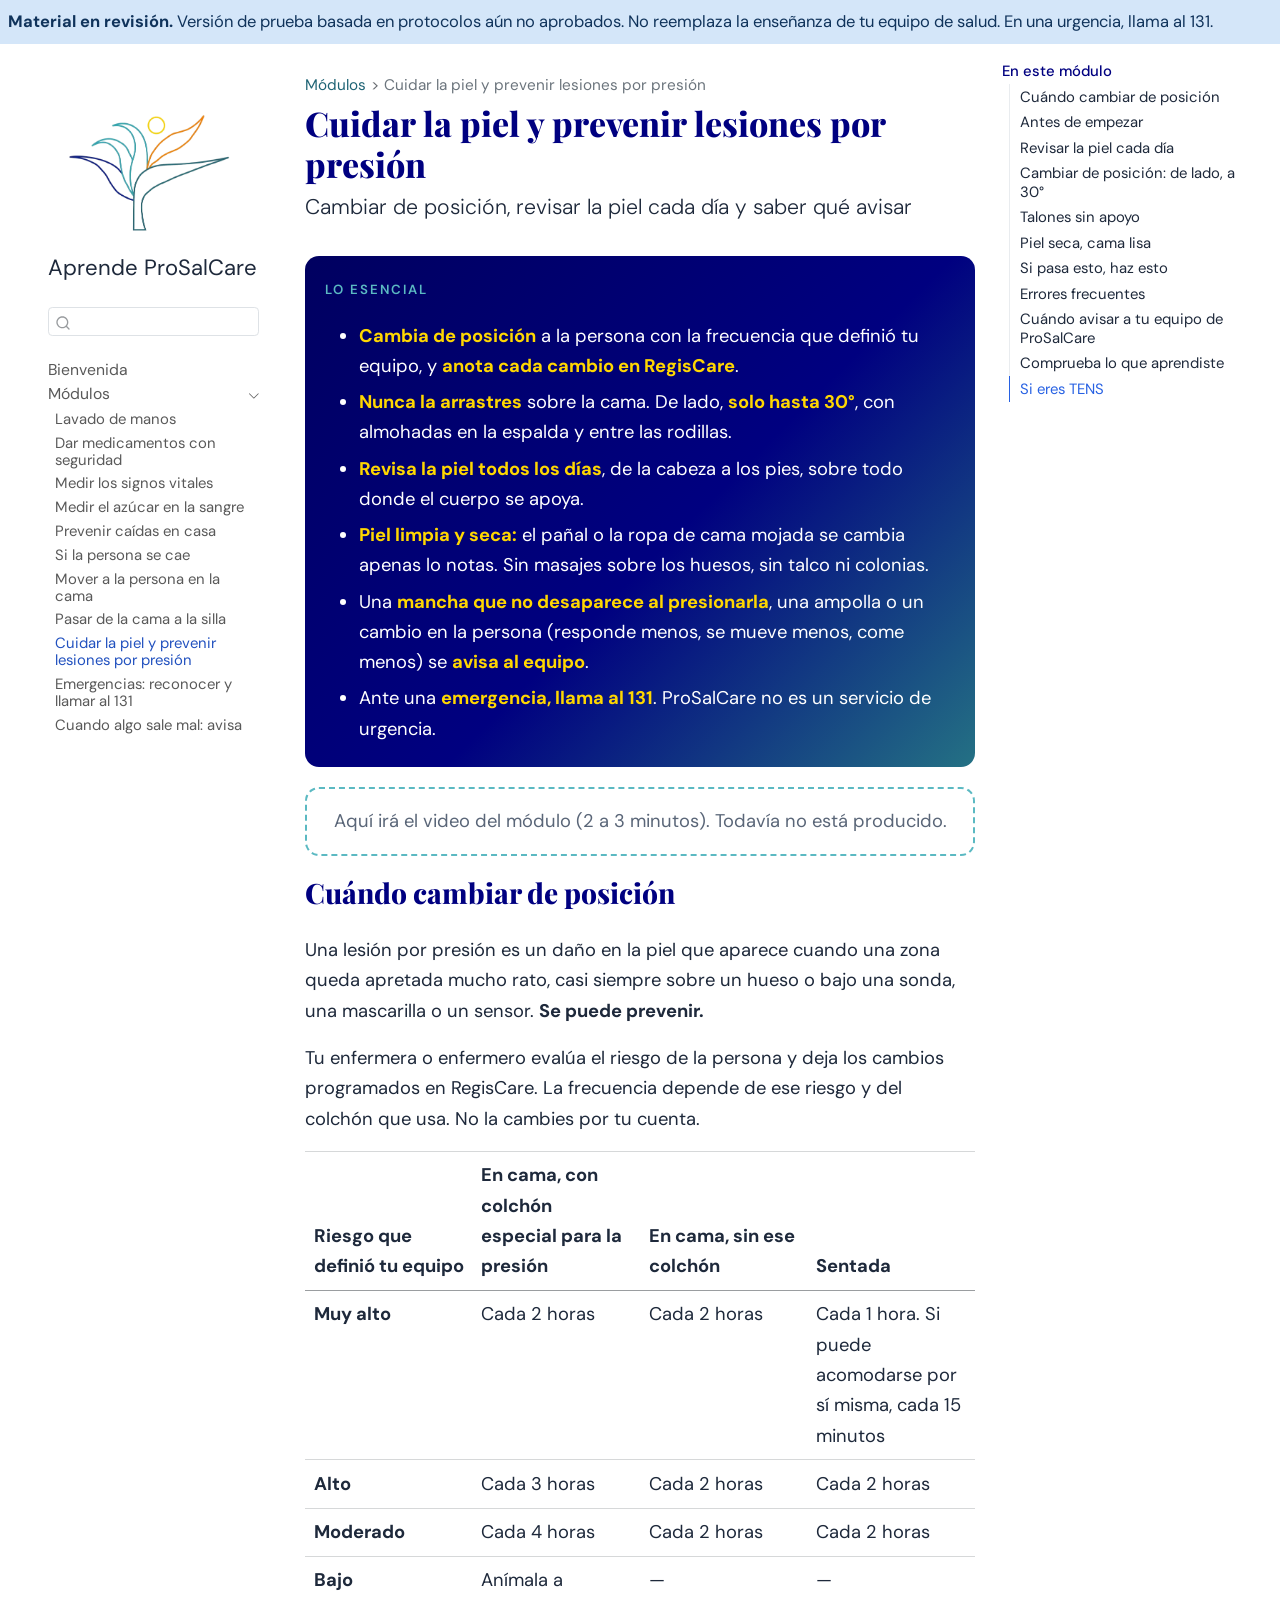
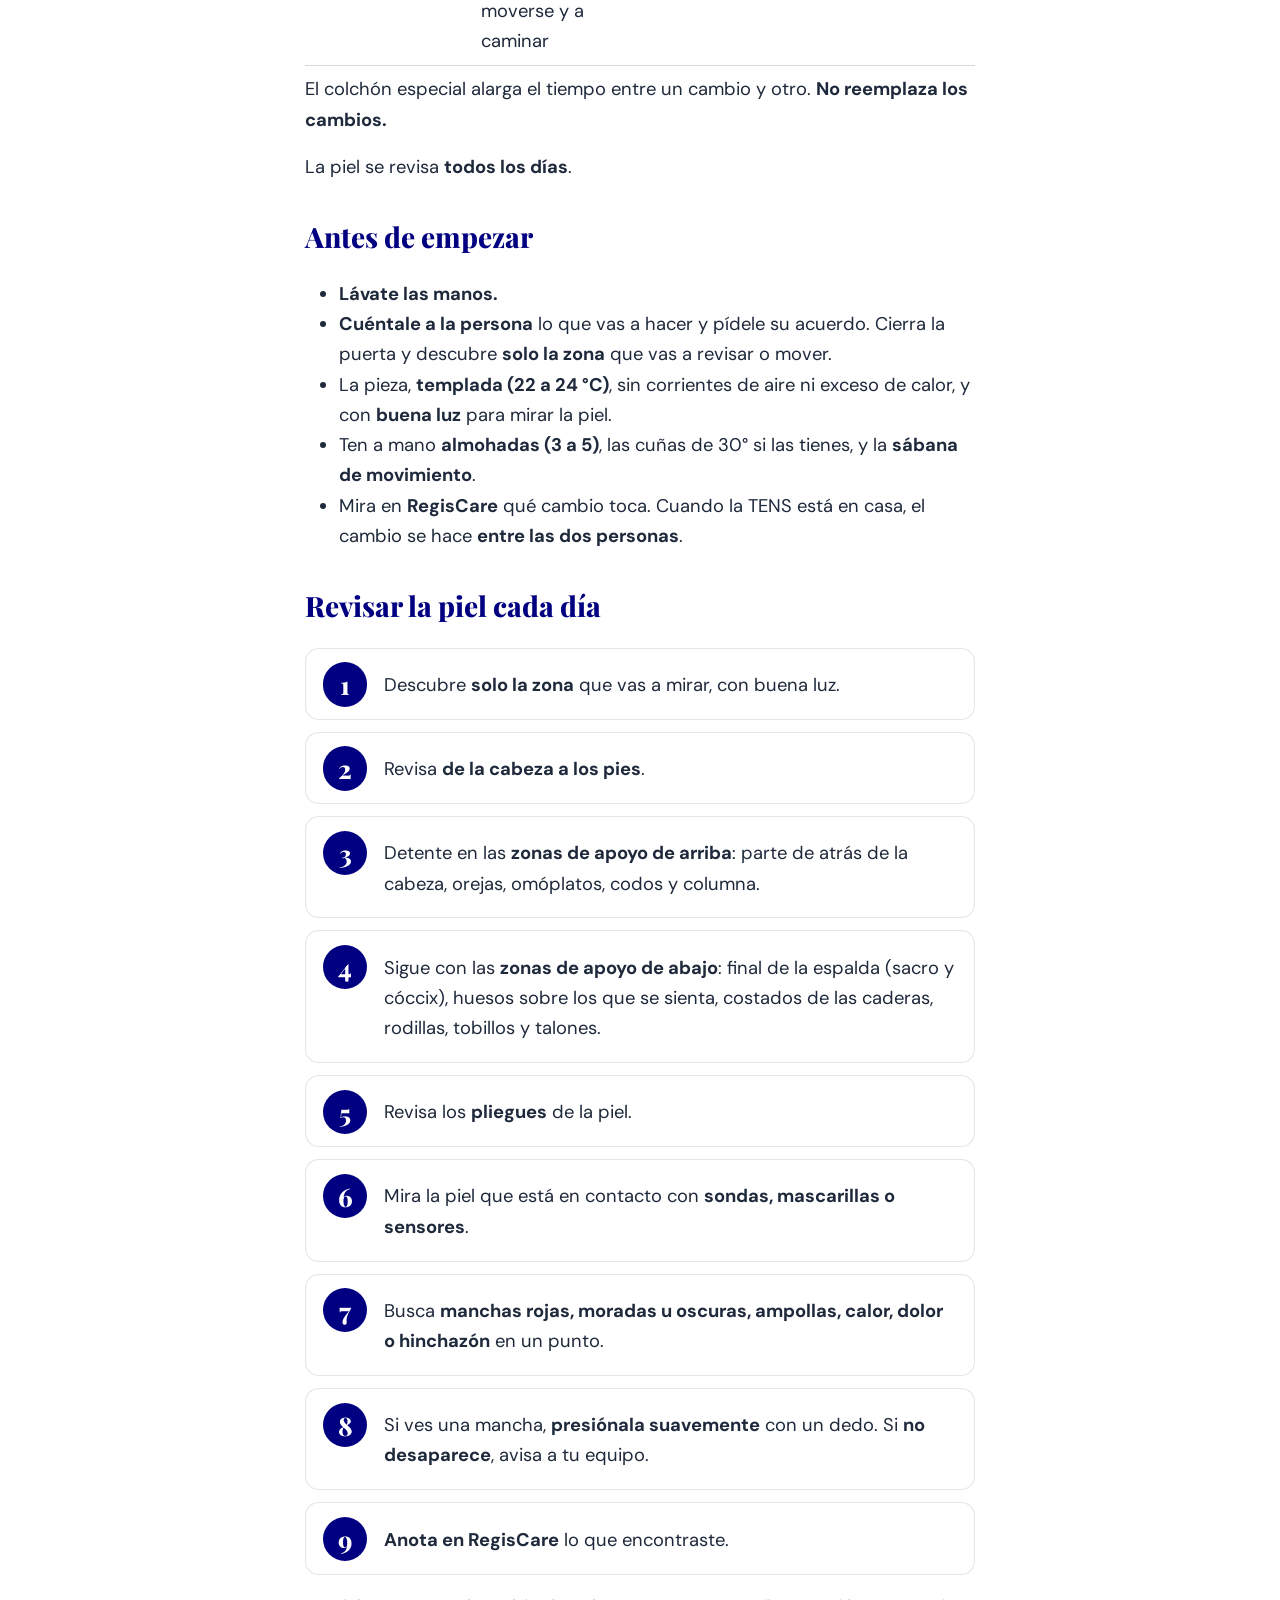
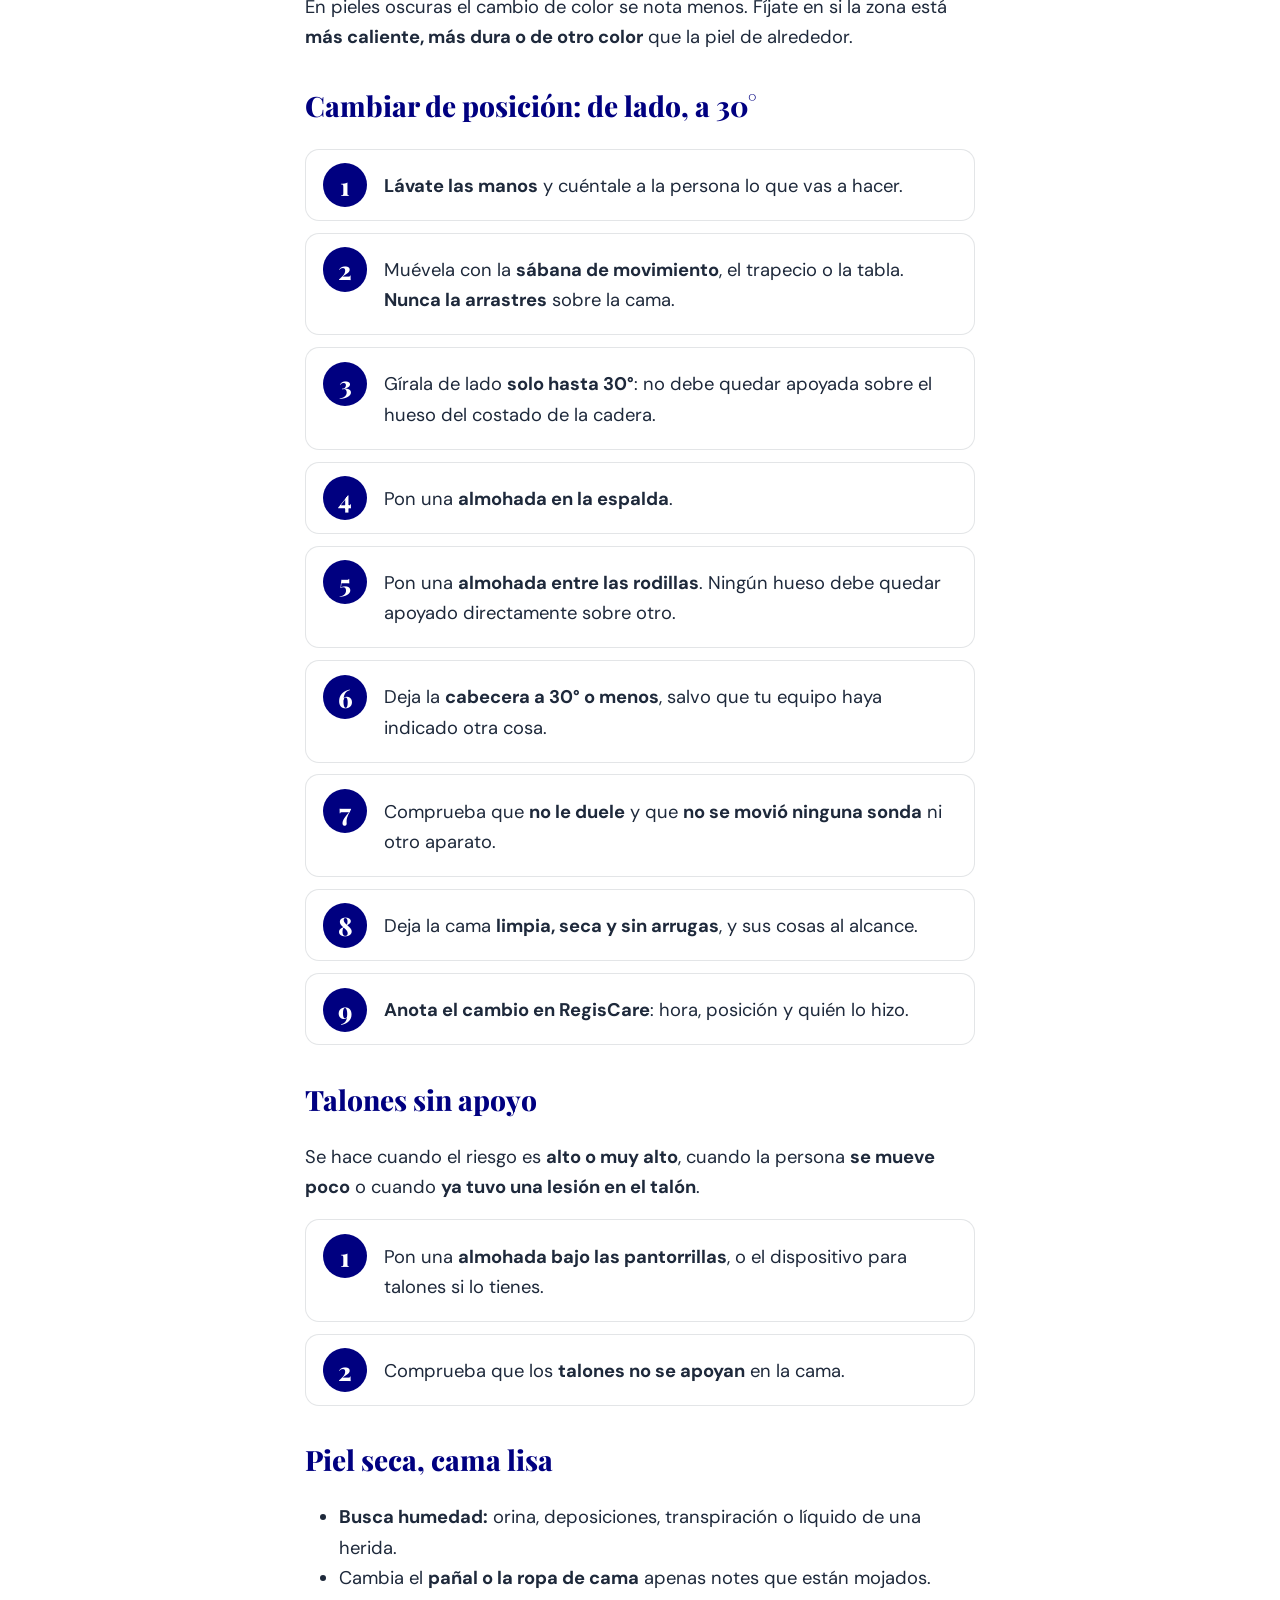
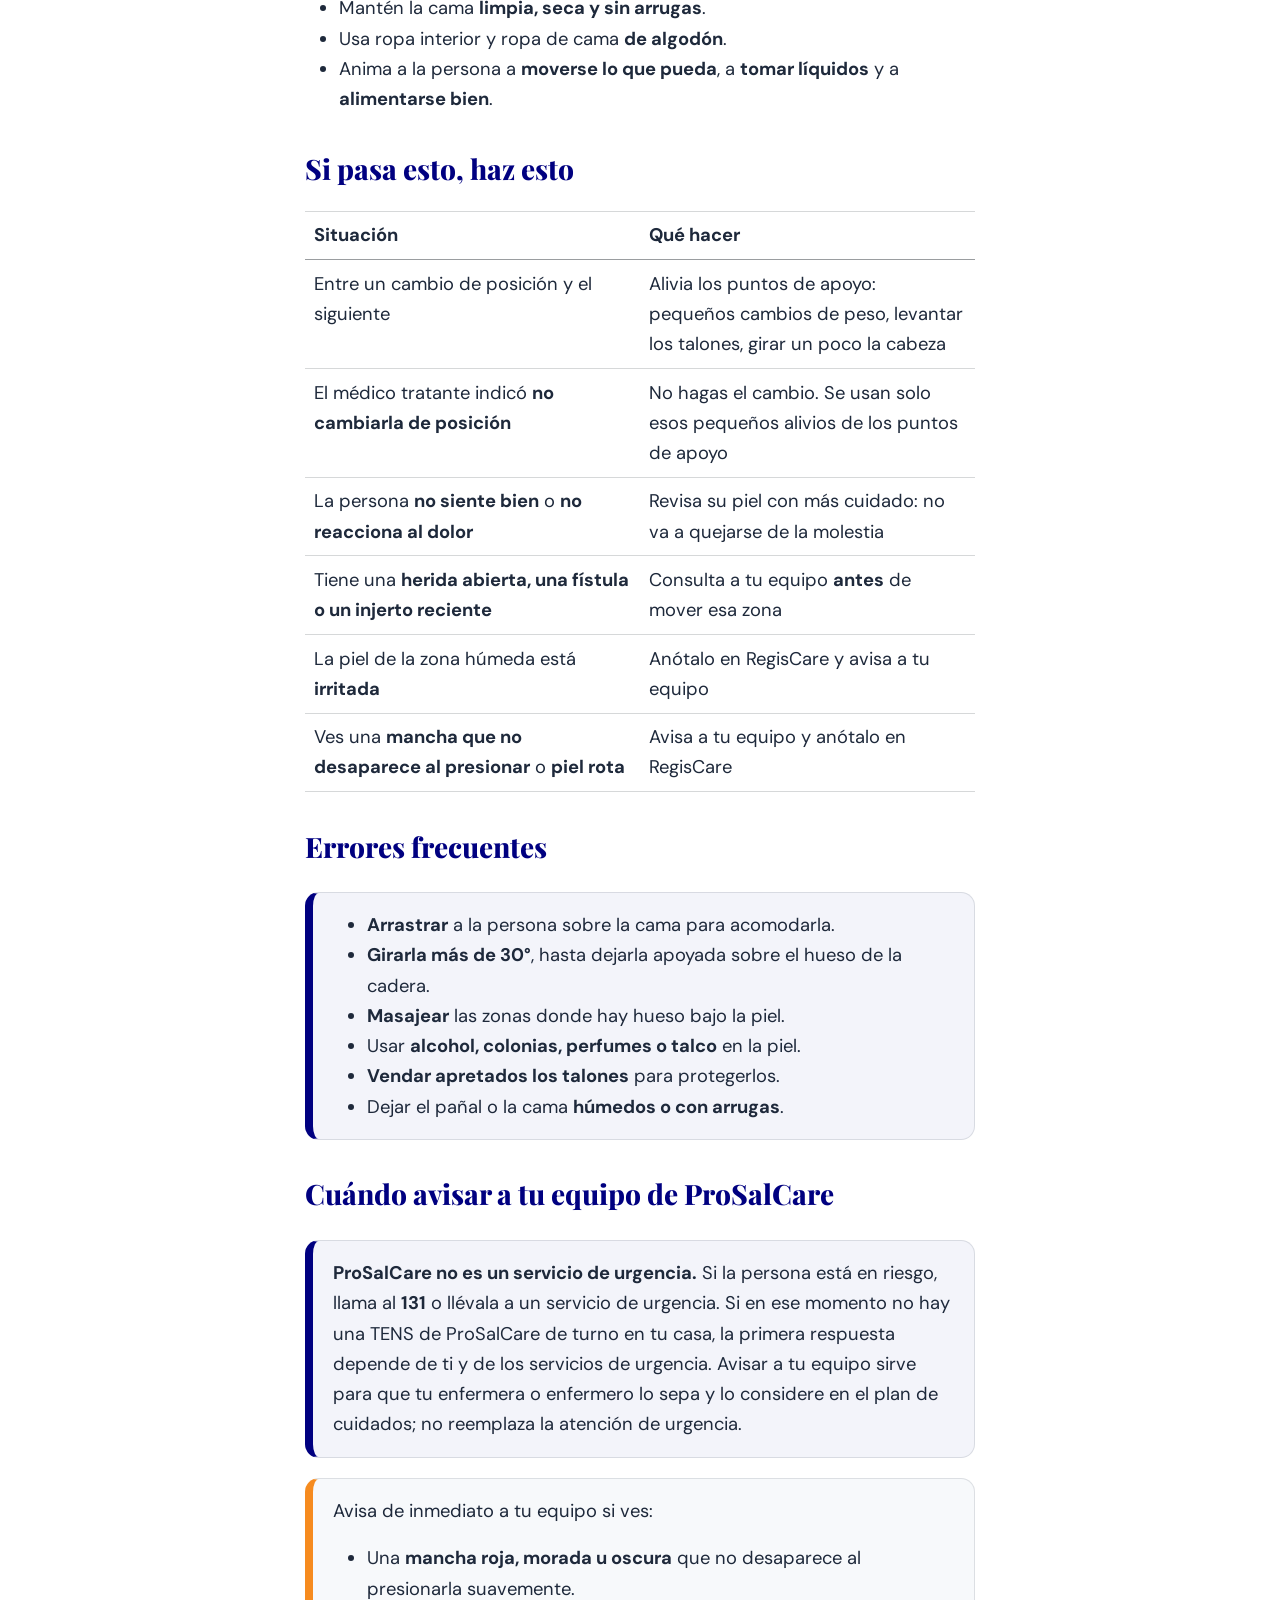
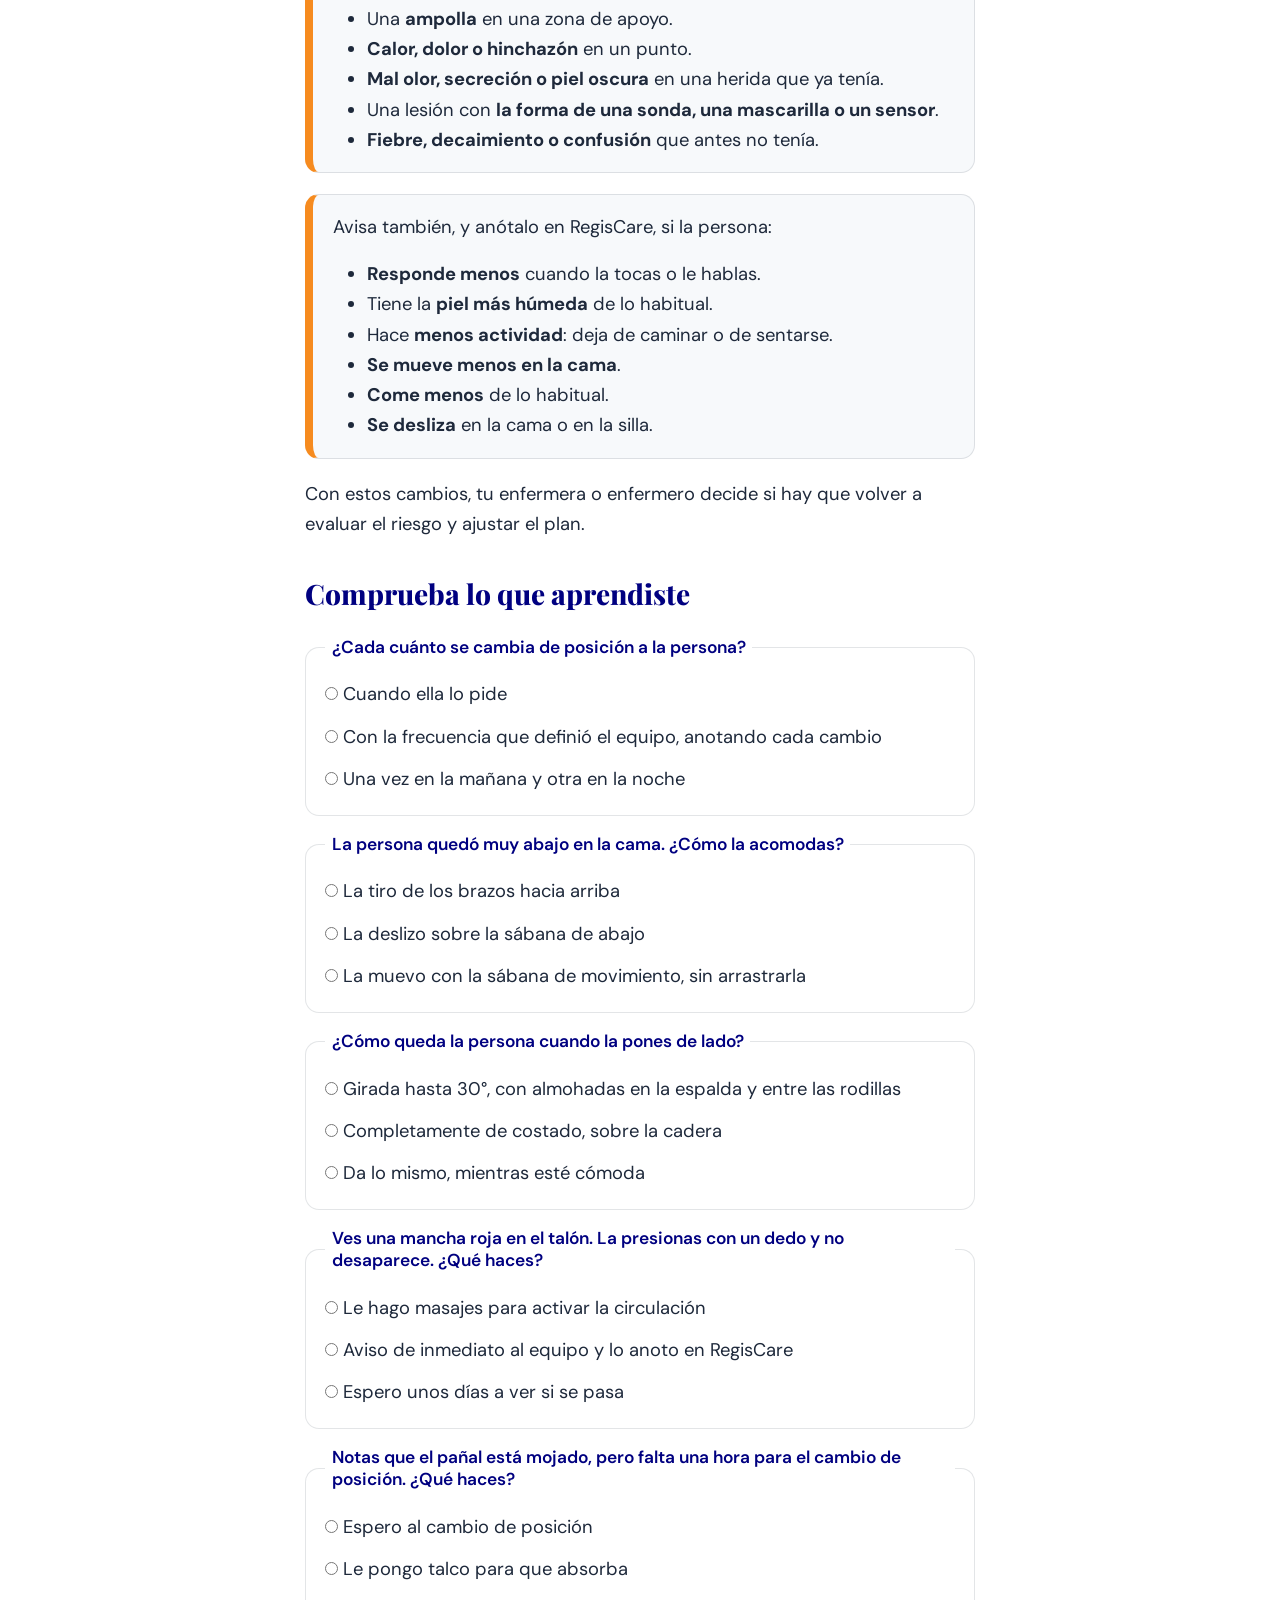
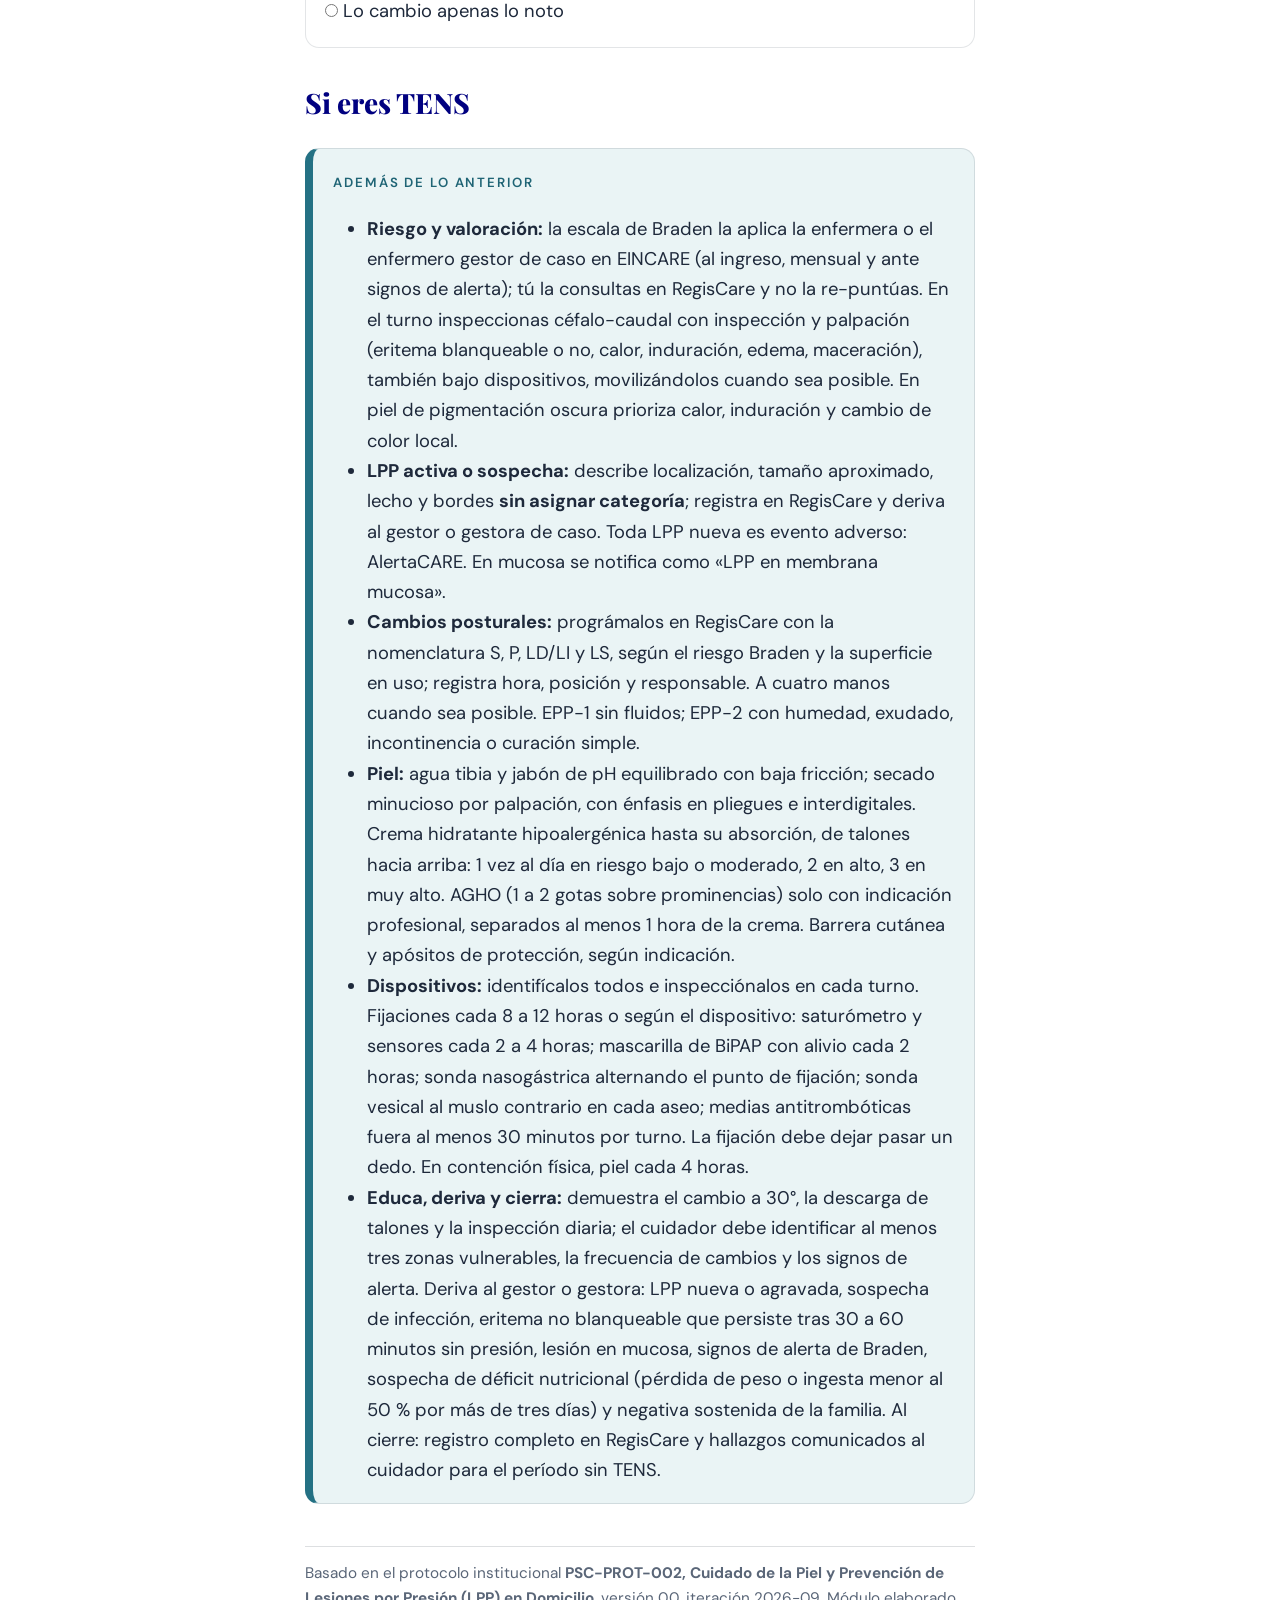
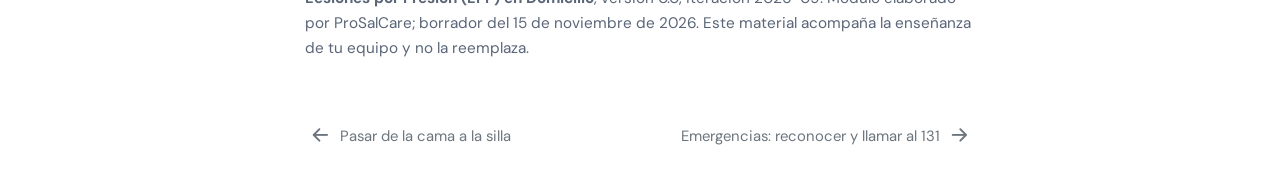
==== docs/modulos/cuidado-de-la-piel.html @ 7255e44d "Aprende ProSalCare: versión de prueba del sitio de capacitación Co-Authored-By: Claude Fable 5.2 <no" ====
<!DOCTYPE html>
<html xmlns="http://www.w3.org/1999/xhtml" lang="es" xml:lang="es"><head>

<meta charset="utf-8">
<meta name="generator" content="quarto-1.11.9">

<meta name="viewport" content="width=device-width, initial-scale=1.0, user-scalable=yes">


<title>Cuidar la piel y prevenir lesiones por presión – Aprende ProSalCare</title>
<style>
/* Default styles provided by pandoc.
** See https://pandoc.org/MANUAL.html#variables-for-html for config info.
*/
span.smallcaps{font-variant: small-caps;}
div.columns{display: flex; gap: 1.5em;}
div.column{flex: auto;}
@media screen {
div.columns{gap: min(4vw, 1.5em);}
div.column{overflow-x: auto;}
}
div.hanging-indent{margin-left: 1.5em; text-indent: -1.5em;}
ul.task-list{list-style: none;}
ul.task-list li input[type="checkbox"] {
  width: 0.8em;
  margin: 0 0.8em 0.2em -1em; /* quarto-specific, see https://github.com/quarto-dev/quarto-cli/issues/4556 */ 
  vertical-align: middle;
}
</style>


<script src="../site_libs/quarto-nav/quarto-nav.js"></script>
<script src="../site_libs/quarto-nav/headroom.min.js"></script>
<script src="../site_libs/clipboard/clipboard.min.js"></script>
<script src="../site_libs/quarto-search/autocomplete.umd.js"></script>
<script src="../site_libs/quarto-search/fuse.min.js"></script>
<script src="../site_libs/quarto-search/quarto-search.js"></script>
<meta name="quarto:offset" content="../">
<link href="../modulos/emergencia-y-rescate-1.html" rel="next">
<link href="../modulos/movilizacion-y-transferencia-2.html" rel="prev">
<link href="../assets/logo-icon.png" rel="icon" type="image/png">
<script src="../site_libs/quarto-html/quarto.js" type="module"></script>
<script src="../site_libs/quarto-html/tabsets/tabsets.js" type="module"></script>
<script src="../site_libs/quarto-html/scrollable-regions/scrollable-regions.js" type="module"></script>
<script src="../site_libs/quarto-html/popper.min.js"></script>
<script src="../site_libs/quarto-html/tippy.umd.min.js"></script>
<script src="../site_libs/quarto-html/anchor.min.js"></script>
<link href="../site_libs/quarto-html/tippy.css" rel="stylesheet">
<link href="../site_libs/quarto-html/quarto-syntax-highlighting-63b5708e65d6cd79cd7618c58d0c21e7.css" rel="stylesheet" id="quarto-text-highlighting-styles">
<script src="../site_libs/bootstrap/bootstrap.min.js"></script>
<link href="../site_libs/bootstrap/bootstrap-icons.css" rel="stylesheet">
<link href="../site_libs/bootstrap/bootstrap-01a495efc5497ac6e3f5457e7ed18e65.min.css" rel="stylesheet" append-hash="true" id="quarto-bootstrap" data-mode="light">
<script id="quarto-search-options" type="application/json">{
  "location": "sidebar",
  "copy-button": false,
  "collapse-after": 3,
  "panel-placement": "start",
  "type": "textbox",
  "limit": 50,
  "keyboard-shortcut": [
    "f",
    "/",
    "s"
  ],
  "show-item-context": false,
  "language": {
    "search-no-results-text": "No se han encontrado resultados",
    "search-matching-documents-text": "documentos encontrados",
    "search-copy-link-title": "Copiar el enlace en la búsqueda",
    "search-hide-matches-text": "Ocultar resultados adicionales",
    "search-more-match-text": "resultado adicional en este documento",
    "search-more-matches-text": "resultados adicionales en este documento",
    "search-clear-button-title": "Borrar",
    "search-text-placeholder": "",
    "search-detached-cancel-button-title": "Cancelar",
    "search-submit-button-title": "Enviar",
    "search-label": "Buscar"
  }
}</script>
<meta name="robots" content="noindex, nofollow">
<link rel="preconnect" href="https://fonts.googleapis.com">
<link rel="preconnect" href="https://fonts.gstatic.com" crossorigin="">
<link rel="stylesheet" href="https://fonts.googleapis.com/css2?family=DM+Sans:opsz,wght@9..40,400;9..40,500;9..40,600;9..40,700&amp;family=Playfair+Display:wght@700;800&amp;display=swap">


<link rel="stylesheet" href="../assets/prosalcare.css">
</head>

<body class="nav-sidebar floating quarto-light"><a id="quarto-skip-link" class="visually-hidden-focusable" href="#quarto-document-content">Saltar al contenido principal</a>

<div id="quarto-search-results"></div>
  <header id="quarto-header" class="headroom fixed-top">
  <nav class="quarto-secondary-nav" aria-label="Barra de herramientas">
    <div class="container-fluid d-flex">
      <button type="button" class="quarto-btn-toggle btn" data-bs-toggle="collapse" role="button" data-bs-target=".quarto-sidebar-collapse-item" aria-controls="quarto-sidebar" aria-expanded="false" aria-label="Alternar barra lateral" onclick="if (window.quartoToggleHeadroom) { window.quartoToggleHeadroom(); }">
        <i class="bi bi-layout-text-sidebar-reverse"></i>
      </button>
        <nav class="quarto-page-breadcrumbs" aria-label="Hilo de Ariadna"><ol class="breadcrumb"><li class="breadcrumb-item"><a href="../modulos/higiene-de-manos.html">Módulos</a></li><li class="breadcrumb-item"><a href="../modulos/cuidado-de-la-piel.html"><span class="chapter-title">Cuidar la piel y prevenir lesiones por presión</span></a></li></ol></nav>
        <a class="flex-grow-1" data-bs-toggle="collapse" data-bs-target=".quarto-sidebar-collapse-item" onclick="if (window.quartoToggleHeadroom) { window.quartoToggleHeadroom(); }">      
        </a>
      <button type="button" class="btn quarto-search-button" aria-label="Buscar" onclick="window.quartoOpenSearch();">
        <i class="bi bi-search"></i>
      </button>
    </div>
  </nav>
  <div id="quarto-announcement" data-announcement-id="cbdb576a64ece2369ca439e6d341a6ba" class="alert alert-primary hidden"><div class="quarto-announcement-content">
<p><strong>Material en revisión.</strong> Versión de prueba basada en protocolos aún no aprobados. No reemplaza la enseñanza de tu equipo de salud. En una urgencia, llama al 131.</p>
</div></div>
</header>
<!-- content -->
<div id="quarto-content" class="quarto-container page-columns page-rows-contents page-layout-article">
<!-- sidebar -->
  <nav id="quarto-sidebar" class="sidebar collapse collapse-horizontal quarto-sidebar-collapse-item sidebar-navigation floating overflow-auto" aria-label="Sitio web">
    <div class="pt-lg-2 mt-2 text-left sidebar-header sidebar-header-stacked">
      <a href="../index.html" class="sidebar-logo-link">
      <img src="../assets/logo-icon.png" alt="" class="sidebar-logo light-content py-0 d-lg-inline d-none">
      <img src="../assets/logo-icon.png" alt="" class="sidebar-logo dark-content py-0 d-lg-inline d-none">
      </a>
    <div class="sidebar-title mb-0 py-0">
      <a href="../">Aprende ProSalCare</a> 
    </div>
      </div>
        <div class="mt-2 flex-shrink-0 align-items-center">
        <div class="sidebar-search">
        <div id="quarto-search" class="" title="Buscar"></div>
        </div>
        </div>
    <div class="sidebar-menu-container"> 
    <ul class="list-unstyled mt-1">
        <li class="sidebar-item">
  <div class="sidebar-item-container"> 
  <a href="../index.html" class="sidebar-item-text sidebar-link"><span class="chapter-title">Bienvenida</span></a>
  </div>
</li>
        <li class="sidebar-item sidebar-item-section">
      <div class="sidebar-item-container"> 
            <button type="button" class="sidebar-item-text sidebar-item-toggle sidebar-link text-start" data-bs-toggle="collapse" data-bs-target="#quarto-sidebar-section-1" aria-controls="quarto-sidebar-section-1" aria-expanded="true">
 <span class="menu-text" id="quarto-sidebar-section-1-label">Módulos</span><i class="bi bi-chevron-right" aria-hidden="true"></i></button>
      </div>
      <ul id="quarto-sidebar-section-1" aria-labelledby="quarto-sidebar-section-1-label" class="collapse list-unstyled sidebar-section depth1 show">  
          <li class="sidebar-item">
  <div class="sidebar-item-container"> 
  <a href="../modulos/higiene-de-manos.html" class="sidebar-item-text sidebar-link"><span class="chapter-title">Lavado de manos</span></a>
  </div>
</li>
          <li class="sidebar-item">
  <div class="sidebar-item-container"> 
  <a href="../modulos/medicamentos.html" class="sidebar-item-text sidebar-link"><span class="chapter-title">Dar medicamentos con seguridad</span></a>
  </div>
</li>
          <li class="sidebar-item">
  <div class="sidebar-item-container"> 
  <a href="../modulos/signos-vitales-1.html" class="sidebar-item-text sidebar-link"><span class="chapter-title">Medir los signos vitales</span></a>
  </div>
</li>
          <li class="sidebar-item">
  <div class="sidebar-item-container"> 
  <a href="../modulos/signos-vitales-2.html" class="sidebar-item-text sidebar-link"><span class="chapter-title">Medir el azúcar en la sangre</span></a>
  </div>
</li>
          <li class="sidebar-item">
  <div class="sidebar-item-container"> 
  <a href="../modulos/prevencion-de-caidas-1.html" class="sidebar-item-text sidebar-link"><span class="chapter-title">Prevenir caídas en casa</span></a>
  </div>
</li>
          <li class="sidebar-item">
  <div class="sidebar-item-container"> 
  <a href="../modulos/prevencion-de-caidas-2.html" class="sidebar-item-text sidebar-link"><span class="chapter-title">Si la persona se cae</span></a>
  </div>
</li>
          <li class="sidebar-item">
  <div class="sidebar-item-container"> 
  <a href="../modulos/movilizacion-y-transferencia-1.html" class="sidebar-item-text sidebar-link"><span class="chapter-title">Mover a la persona en la cama</span></a>
  </div>
</li>
          <li class="sidebar-item">
  <div class="sidebar-item-container"> 
  <a href="../modulos/movilizacion-y-transferencia-2.html" class="sidebar-item-text sidebar-link"><span class="chapter-title">Pasar de la cama a la silla</span></a>
  </div>
</li>
          <li class="sidebar-item">
  <div class="sidebar-item-container"> 
  <a href="../modulos/cuidado-de-la-piel.html" class="sidebar-item-text sidebar-link active"><span class="chapter-title">Cuidar la piel y prevenir lesiones por presión</span></a>
  </div>
</li>
          <li class="sidebar-item">
  <div class="sidebar-item-container"> 
  <a href="../modulos/emergencia-y-rescate-1.html" class="sidebar-item-text sidebar-link"><span class="chapter-title">Emergencias: reconocer y llamar al 131</span></a>
  </div>
</li>
          <li class="sidebar-item">
  <div class="sidebar-item-container"> 
  <a href="../modulos/eventos-adversos.html" class="sidebar-item-text sidebar-link"><span class="chapter-title">Cuando algo sale mal: avisa</span></a>
  </div>
</li>
      </ul>
  </li>
    </ul>
    </div>
</nav>
<div id="quarto-sidebar-glass" class="quarto-sidebar-collapse-item" data-bs-toggle="collapse" data-bs-target=".quarto-sidebar-collapse-item"></div>
<!-- margin-sidebar -->
    <div id="quarto-margin-sidebar" class="sidebar margin-sidebar">
        <nav id="TOC" role="doc-toc" aria-labelledby="toc-title" class="toc-active">
    <h2 id="toc-title">En este módulo</h2>
   
  <ul class="collapse">
  <li><a href="#cuándo-cambiar-de-posición" id="toc-cuándo-cambiar-de-posición" class="nav-link active" data-scroll-target="#cuándo-cambiar-de-posición">Cuándo cambiar de posición</a></li>
  <li><a href="#antes-de-empezar" id="toc-antes-de-empezar" class="nav-link" data-scroll-target="#antes-de-empezar">Antes de empezar</a></li>
  <li><a href="#revisar-la-piel-cada-día" id="toc-revisar-la-piel-cada-día" class="nav-link" data-scroll-target="#revisar-la-piel-cada-día">Revisar la piel cada día</a></li>
  <li><a href="#cambiar-de-posición-de-lado-a-30" id="toc-cambiar-de-posición-de-lado-a-30" class="nav-link" data-scroll-target="#cambiar-de-posición-de-lado-a-30">Cambiar de posición: de lado, a 30°</a></li>
  <li><a href="#talones-sin-apoyo" id="toc-talones-sin-apoyo" class="nav-link" data-scroll-target="#talones-sin-apoyo">Talones sin apoyo</a></li>
  <li><a href="#piel-seca-cama-lisa" id="toc-piel-seca-cama-lisa" class="nav-link" data-scroll-target="#piel-seca-cama-lisa">Piel seca, cama lisa</a></li>
  <li><a href="#si-pasa-esto-haz-esto" id="toc-si-pasa-esto-haz-esto" class="nav-link" data-scroll-target="#si-pasa-esto-haz-esto">Si pasa esto, haz esto</a></li>
  <li><a href="#errores-frecuentes" id="toc-errores-frecuentes" class="nav-link" data-scroll-target="#errores-frecuentes">Errores frecuentes</a></li>
  <li><a href="#cuándo-avisar-a-tu-equipo-de-prosalcare" id="toc-cuándo-avisar-a-tu-equipo-de-prosalcare" class="nav-link" data-scroll-target="#cuándo-avisar-a-tu-equipo-de-prosalcare">Cuándo avisar a tu equipo de ProSalCare</a></li>
  <li><a href="#comprueba-lo-que-aprendiste" id="toc-comprueba-lo-que-aprendiste" class="nav-link" data-scroll-target="#comprueba-lo-que-aprendiste">Comprueba lo que aprendiste</a></li>
  <li><a href="#si-eres-tens" id="toc-si-eres-tens" class="nav-link" data-scroll-target="#si-eres-tens">Si eres TENS</a></li>
  </ul>
</nav>
    </div>
<!-- main -->
<main class="content" id="quarto-document-content" tabindex="-1">

<header id="title-block-header" class="quarto-title-block default"><nav class="quarto-page-breadcrumbs quarto-title-breadcrumbs d-none d-lg-block" aria-label="Hilo de Ariadna"><ol class="breadcrumb"><li class="breadcrumb-item"><a href="../modulos/higiene-de-manos.html">Módulos</a></li><li class="breadcrumb-item"><a href="../modulos/cuidado-de-la-piel.html"><span class="chapter-title">Cuidar la piel y prevenir lesiones por presión</span></a></li></ol></nav>
<div class="quarto-title">
<h1 class="title"><span class="chapter-title">Cuidar la piel y prevenir lesiones por presión</span></h1>
<p class="subtitle lead">Cambiar de posición, revisar la piel cada día y saber qué avisar</p>
</div>



<div class="quarto-title-meta">

    
  
    
  </div>
  


</header>


<div class="box esencial">
<p><span class="etiqueta">Lo esencial</span></p>
<ul>
<li><strong>Cambia de posición</strong> a la persona con la frecuencia que definió tu equipo, y <strong>anota cada cambio en RegisCare</strong>.</li>
<li><strong>Nunca la arrastres</strong> sobre la cama. De lado, <strong>solo hasta 30°</strong>, con almohadas en la espalda y entre las rodillas.</li>
<li><strong>Revisa la piel todos los días</strong>, de la cabeza a los pies, sobre todo donde el cuerpo se apoya.</li>
<li><strong>Piel limpia y seca:</strong> el pañal o la ropa de cama mojada se cambia apenas lo notas. Sin masajes sobre los huesos, sin talco ni colonias.</li>
<li>Una <strong>mancha que no desaparece al presionarla</strong>, una ampolla o un cambio en la persona (responde menos, se mueve menos, come menos) se <strong>avisa al equipo</strong>.</li>
<li>Ante una <strong>emergencia, llama al 131</strong>. ProSalCare no es un servicio de urgencia.</li>
</ul>
</div>
<div class="box pendiente">
<p>Aquí irá el video del módulo (2 a 3 minutos). Todavía no está producido.</p>
</div>
<section id="cuándo-cambiar-de-posición" class="level2">
<h2 class="anchored" data-anchor-id="cuándo-cambiar-de-posición">Cuándo cambiar de posición</h2>
<p>Una lesión por presión es un daño en la piel que aparece cuando una zona queda apretada mucho rato, casi siempre sobre un hueso o bajo una sonda, una mascarilla o un sensor. <strong>Se puede prevenir.</strong></p>
<p>Tu enfermera o enfermero evalúa el riesgo de la persona y deja los cambios programados en RegisCare. La frecuencia depende de ese riesgo y del colchón que usa. No la cambies por tu cuenta.</p>
<table class="caption-top table">
<colgroup>
<col style="width: 25%">
<col style="width: 25%">
<col style="width: 25%">
<col style="width: 25%">
</colgroup>
<thead>
<tr class="header">
<th>Riesgo que definió tu equipo</th>
<th>En cama, con colchón especial para la presión</th>
<th>En cama, sin ese colchón</th>
<th>Sentada</th>
</tr>
</thead>
<tbody>
<tr class="odd">
<td><strong>Muy alto</strong></td>
<td>Cada 2 horas</td>
<td>Cada 2 horas</td>
<td>Cada 1 hora. Si puede acomodarse por sí misma, cada 15 minutos</td>
</tr>
<tr class="even">
<td><strong>Alto</strong></td>
<td>Cada 3 horas</td>
<td>Cada 2 horas</td>
<td>Cada 2 horas</td>
</tr>
<tr class="odd">
<td><strong>Moderado</strong></td>
<td>Cada 4 horas</td>
<td>Cada 2 horas</td>
<td>Cada 2 horas</td>
</tr>
<tr class="even">
<td><strong>Bajo</strong></td>
<td>Anímala a moverse y a caminar</td>
<td>—</td>
<td>—</td>
</tr>
</tbody>
</table>
<p>El colchón especial alarga el tiempo entre un cambio y otro. <strong>No reemplaza los cambios.</strong></p>
<p>La piel se revisa <strong>todos los días</strong>.</p>
</section>
<section id="antes-de-empezar" class="level2">
<h2 class="anchored" data-anchor-id="antes-de-empezar">Antes de empezar</h2>
<ul>
<li><strong>Lávate las manos.</strong></li>
<li><strong>Cuéntale a la persona</strong> lo que vas a hacer y pídele su acuerdo. Cierra la puerta y descubre <strong>solo la zona</strong> que vas a revisar o mover.</li>
<li>La pieza, <strong>templada (22 a 24 °C)</strong>, sin corrientes de aire ni exceso de calor, y con <strong>buena luz</strong> para mirar la piel.</li>
<li>Ten a mano <strong>almohadas (3 a 5)</strong>, las cuñas de 30° si las tienes, y la <strong>sábana de movimiento</strong>.</li>
<li>Mira en <strong>RegisCare</strong> qué cambio toca. Cuando la TENS está en casa, el cambio se hace <strong>entre las dos personas</strong>.</li>
</ul>
</section>
<section id="revisar-la-piel-cada-día" class="level2">
<h2 class="anchored" data-anchor-id="revisar-la-piel-cada-día">Revisar la piel cada día</h2>
<ol class="pasos">
<li>
<span class="paso-txt">Descubre <strong>solo la zona</strong> que vas a mirar, con buena luz.</span>
</li>
<li>
<span class="paso-txt">Revisa <strong>de la cabeza a los pies</strong>.</span>
</li>
<li>
<span class="paso-txt">Detente en las <strong>zonas de apoyo de arriba</strong>: parte de atrás de la cabeza, orejas, omóplatos, codos y columna.</span>
</li>
<li>
<span class="paso-txt">Sigue con las <strong>zonas de apoyo de abajo</strong>: final de la espalda (sacro y cóccix), huesos sobre los que se sienta, costados de las caderas, rodillas, tobillos y talones.</span>
</li>
<li>
<span class="paso-txt">Revisa los <strong>pliegues</strong> de la piel.</span>
</li>
<li>
<span class="paso-txt">Mira la piel que está en contacto con <strong>sondas, mascarillas o sensores</strong>.</span>
</li>
<li>
<span class="paso-txt">Busca <strong>manchas rojas, moradas u oscuras, ampollas, calor, dolor o hinchazón</strong> en un punto.</span>
</li>
<li>
<span class="paso-txt">Si ves una mancha, <strong>presiónala suavemente</strong> con un dedo. Si <strong>no desaparece</strong>, avisa a tu equipo.</span>
</li>
<li>
<span class="paso-txt"><strong>Anota en RegisCare</strong> lo que encontraste.</span>
</li>
</ol>
<p>En pieles oscuras el cambio de color se nota menos. Fíjate en si la zona está <strong>más caliente, más dura o de otro color</strong> que la piel de alrededor.</p>
</section>
<section id="cambiar-de-posición-de-lado-a-30" class="level2">
<h2 class="anchored" data-anchor-id="cambiar-de-posición-de-lado-a-30">Cambiar de posición: de lado, a 30°</h2>
<ol class="pasos">
<li>
<span class="paso-txt"><strong>Lávate las manos</strong> y cuéntale a la persona lo que vas a hacer.</span>
</li>
<li>
<span class="paso-txt">Muévela con la <strong>sábana de movimiento</strong>, el trapecio o la tabla. <strong>Nunca la arrastres</strong> sobre la cama.</span>
</li>
<li>
<span class="paso-txt">Gírala de lado <strong>solo hasta 30°</strong>: no debe quedar apoyada sobre el hueso del costado de la cadera.</span>
</li>
<li>
<span class="paso-txt">Pon una <strong>almohada en la espalda</strong>.</span>
</li>
<li>
<span class="paso-txt">Pon una <strong>almohada entre las rodillas</strong>. Ningún hueso debe quedar apoyado directamente sobre otro.</span>
</li>
<li>
<span class="paso-txt">Deja la <strong>cabecera a 30° o menos</strong>, salvo que tu equipo haya indicado otra cosa.</span>
</li>
<li>
<span class="paso-txt">Comprueba que <strong>no le duele</strong> y que <strong>no se movió ninguna sonda</strong> ni otro aparato.</span>
</li>
<li>
<span class="paso-txt">Deja la cama <strong>limpia, seca y sin arrugas</strong>, y sus cosas al alcance.</span>
</li>
<li>
<span class="paso-txt"><strong>Anota el cambio en RegisCare</strong>: hora, posición y quién lo hizo.</span>
</li>
</ol>
</section>
<section id="talones-sin-apoyo" class="level2">
<h2 class="anchored" data-anchor-id="talones-sin-apoyo">Talones sin apoyo</h2>
<p>Se hace cuando el riesgo es <strong>alto o muy alto</strong>, cuando la persona <strong>se mueve poco</strong> o cuando <strong>ya tuvo una lesión en el talón</strong>.</p>
<ol class="pasos">
<li>
<span class="paso-txt">Pon una <strong>almohada bajo las pantorrillas</strong>, o el dispositivo para talones si lo tienes.</span>
</li>
<li>
<span class="paso-txt">Comprueba que los <strong>talones no se apoyan</strong> en la cama.</span>
</li>
</ol>
</section>
<section id="piel-seca-cama-lisa" class="level2">
<h2 class="anchored" data-anchor-id="piel-seca-cama-lisa">Piel seca, cama lisa</h2>
<ul>
<li><strong>Busca humedad:</strong> orina, deposiciones, transpiración o líquido de una herida.</li>
<li>Cambia el <strong>pañal o la ropa de cama</strong> apenas notes que están mojados.</li>
<li>Mantén la cama <strong>limpia, seca y sin arrugas</strong>.</li>
<li>Usa ropa interior y ropa de cama <strong>de algodón</strong>.</li>
<li>Anima a la persona a <strong>moverse lo que pueda</strong>, a <strong>tomar líquidos</strong> y a <strong>alimentarse bien</strong>.</li>
</ul>
</section>
<section id="si-pasa-esto-haz-esto" class="level2">
<h2 class="anchored" data-anchor-id="si-pasa-esto-haz-esto">Si pasa esto, haz esto</h2>
<table class="caption-top table">
<colgroup>
<col style="width: 50%">
<col style="width: 50%">
</colgroup>
<thead>
<tr class="header">
<th>Situación</th>
<th>Qué hacer</th>
</tr>
</thead>
<tbody>
<tr class="odd">
<td>Entre un cambio de posición y el siguiente</td>
<td>Alivia los puntos de apoyo: pequeños cambios de peso, levantar los talones, girar un poco la cabeza</td>
</tr>
<tr class="even">
<td>El médico tratante indicó <strong>no cambiarla de posición</strong></td>
<td>No hagas el cambio. Se usan solo esos pequeños alivios de los puntos de apoyo</td>
</tr>
<tr class="odd">
<td>La persona <strong>no siente bien</strong> o <strong>no reacciona al dolor</strong></td>
<td>Revisa su piel con más cuidado: no va a quejarse de la molestia</td>
</tr>
<tr class="even">
<td>Tiene una <strong>herida abierta, una fístula o un injerto reciente</strong></td>
<td>Consulta a tu equipo <strong>antes</strong> de mover esa zona</td>
</tr>
<tr class="odd">
<td>La piel de la zona húmeda está <strong>irritada</strong></td>
<td>Anótalo en RegisCare y avisa a tu equipo</td>
</tr>
<tr class="even">
<td>Ves una <strong>mancha que no desaparece al presionar</strong> o <strong>piel rota</strong></td>
<td>Avisa a tu equipo y anótalo en RegisCare</td>
</tr>
</tbody>
</table>
</section>
<section id="errores-frecuentes" class="level2">
<h2 class="anchored" data-anchor-id="errores-frecuentes">Errores frecuentes</h2>
<div class="box nunca">
<ul>
<li><strong>Arrastrar</strong> a la persona sobre la cama para acomodarla.</li>
<li><strong>Girarla más de 30°</strong>, hasta dejarla apoyada sobre el hueso de la cadera.</li>
<li><strong>Masajear</strong> las zonas donde hay hueso bajo la piel.</li>
<li>Usar <strong>alcohol, colonias, perfumes o talco</strong> en la piel.</li>
<li><strong>Vendar apretados los talones</strong> para protegerlos.</li>
<li>Dejar el pañal o la cama <strong>húmedos o con arrugas</strong>.</li>
</ul>
</div>
</section>
<section id="cuándo-avisar-a-tu-equipo-de-prosalcare" class="level2">
<h2 class="anchored" data-anchor-id="cuándo-avisar-a-tu-equipo-de-prosalcare">Cuándo avisar a tu equipo de ProSalCare</h2>
<div class="box nunca">
<p><strong>ProSalCare no es un servicio de urgencia.</strong> Si la persona está en riesgo, llama al <strong>131</strong> o llévala a un servicio de urgencia. Si en ese momento no hay una TENS de ProSalCare de turno en tu casa, la primera respuesta depende de ti y de los servicios de urgencia. Avisar a tu equipo sirve para que tu enfermera o enfermero lo sepa y lo considere en el plan de cuidados; no reemplaza la atención de urgencia.</p>
</div>
<div class="box avisar">
<p>Avisa de inmediato a tu equipo si ves:</p>
<ul>
<li>Una <strong>mancha roja, morada u oscura</strong> que no desaparece al presionarla suavemente.</li>
<li>Una <strong>ampolla</strong> en una zona de apoyo.</li>
<li><strong>Calor, dolor o hinchazón</strong> en un punto.</li>
<li><strong>Mal olor, secreción o piel oscura</strong> en una herida que ya tenía.</li>
<li>Una lesión con <strong>la forma de una sonda, una mascarilla o un sensor</strong>.</li>
<li><strong>Fiebre, decaimiento o confusión</strong> que antes no tenía.</li>
</ul>
</div>
<div class="box avisar">
<p>Avisa también, y anótalo en RegisCare, si la persona:</p>
<ul>
<li><strong>Responde menos</strong> cuando la tocas o le hablas.</li>
<li>Tiene la <strong>piel más húmeda</strong> de lo habitual.</li>
<li>Hace <strong>menos actividad</strong>: deja de caminar o de sentarse.</li>
<li><strong>Se mueve menos en la cama</strong>.</li>
<li><strong>Come menos</strong> de lo habitual.</li>
<li><strong>Se desliza</strong> en la cama o en la silla.</li>
</ul>
</div>
<p>Con estos cambios, tu enfermera o enfermero decide si hay que volver a evaluar el riesgo y ajustar el plan.</p>
</section>
<section id="comprueba-lo-que-aprendiste" class="level2">
<h2 class="anchored" data-anchor-id="comprueba-lo-que-aprendiste">Comprueba lo que aprendiste</h2>
<div class="quiz">
<fieldset data-ok="1" data-por="La frecuencia la define tu equipo según el riesgo de la persona y el colchón que usa, y queda programada en RegisCare. Cada cambio se anota.">
<legend>¿Cada cuánto se cambia de posición a la persona?</legend> <label><input type="radio"> Cuando ella lo pide</label> <label><input type="radio"> Con la frecuencia que definió el equipo, anotando cada cambio</label> <label><input type="radio"> Una vez en la mañana y otra en la noche</label>
</fieldset>
<fieldset data-ok="2" data-por="Arrastrar roza y daña la piel. Se usa la sábana de movimiento, el trapecio o la tabla.">
<legend>La persona quedó muy abajo en la cama. ¿Cómo la acomodas?</legend> <label><input type="radio"> La tiro de los brazos hacia arriba</label> <label><input type="radio"> La deslizo sobre la sábana de abajo</label> <label><input type="radio"> La muevo con la sábana de movimiento, sin arrastrarla</label>
</fieldset>
<fieldset data-ok="0" data-por="De lado solo hasta 30°, sin apoyar el hueso de la cadera, con una almohada en la espalda y otra entre las rodillas.">
<legend>¿Cómo queda la persona cuando la pones de lado?</legend> <label><input type="radio"> Girada hasta 30°, con almohadas en la espalda y entre las rodillas</label> <label><input type="radio"> Completamente de costado, sobre la cadera</label> <label><input type="radio"> Da lo mismo, mientras esté cómoda</label>
</fieldset>
<fieldset data-ok="1" data-por="Una mancha que no desaparece al presionarla suavemente es una señal de alarma: se avisa de inmediato al equipo. No se masajea.">
<legend>Ves una mancha roja en el talón. La presionas con un dedo y no desaparece. ¿Qué haces?</legend> <label><input type="radio"> Le hago masajes para activar la circulación</label> <label><input type="radio"> Aviso de inmediato al equipo y lo anoto en RegisCare</label> <label><input type="radio"> Espero unos días a ver si se pasa</label>
</fieldset>
<fieldset data-ok="2" data-por="La humedad daña la piel: el pañal o la ropa de cama mojada se cambia apenas se detecta. No se usa talco.">
<legend>Notas que el pañal está mojado, pero falta una hora para el cambio de posición. ¿Qué haces?</legend> <label><input type="radio"> Espero al cambio de posición</label> <label><input type="radio"> Le pongo talco para que absorba</label> <label><input type="radio"> Lo cambio apenas lo noto</label>
</fieldset>
</div>
</section>
<section id="si-eres-tens" class="level2">
<h2 class="anchored" data-anchor-id="si-eres-tens">Si eres TENS</h2>
<div class="box tens">
<p><span class="etiqueta">Además de lo anterior</span></p>
<ul>
<li><strong>Riesgo y valoración:</strong> la escala de Braden la aplica la enfermera o el enfermero gestor de caso en EINCARE (al ingreso, mensual y ante signos de alerta); tú la consultas en RegisCare y no la re-puntúas. En el turno inspeccionas céfalo-caudal con inspección y palpación (eritema blanqueable o no, calor, induración, edema, maceración), también bajo dispositivos, movilizándolos cuando sea posible. En piel de pigmentación oscura prioriza calor, induración y cambio de color local.</li>
<li><strong>LPP activa o sospecha:</strong> describe localización, tamaño aproximado, lecho y bordes <strong>sin asignar categoría</strong>; registra en RegisCare y deriva al gestor o gestora de caso. Toda LPP nueva es evento adverso: AlertaCARE. En mucosa se notifica como «LPP en membrana mucosa».</li>
<li><strong>Cambios posturales:</strong> prográmalos en RegisCare con la nomenclatura S, P, LD/LI y LS, según el riesgo Braden y la superficie en uso; registra hora, posición y responsable. A cuatro manos cuando sea posible. EPP-1 sin fluidos; EPP-2 con humedad, exudado, incontinencia o curación simple.</li>
<li><strong>Piel:</strong> agua tibia y jabón de pH equilibrado con baja fricción; secado minucioso por palpación, con énfasis en pliegues e interdigitales. Crema hidratante hipoalergénica hasta su absorción, de talones hacia arriba: 1 vez al día en riesgo bajo o moderado, 2 en alto, 3 en muy alto. AGHO (1 a 2 gotas sobre prominencias) solo con indicación profesional, separados al menos 1 hora de la crema. Barrera cutánea y apósitos de protección, según indicación.</li>
<li><strong>Dispositivos:</strong> identifícalos todos e inspecciónalos en cada turno. Fijaciones cada 8 a 12 horas o según el dispositivo: saturómetro y sensores cada 2 a 4 horas; mascarilla de BiPAP con alivio cada 2 horas; sonda nasogástrica alternando el punto de fijación; sonda vesical al muslo contrario en cada aseo; medias antitrombóticas fuera al menos 30 minutos por turno. La fijación debe dejar pasar un dedo. En contención física, piel cada 4 horas.</li>
<li><strong>Educa, deriva y cierra:</strong> demuestra el cambio a 30°, la descarga de talones y la inspección diaria; el cuidador debe identificar al menos tres zonas vulnerables, la frecuencia de cambios y los signos de alerta. Deriva al gestor o gestora: LPP nueva o agravada, sospecha de infección, eritema no blanqueable que persiste tras 30 a 60 minutos sin presión, lesión en mucosa, signos de alerta de Braden, sospecha de déficit nutricional (pérdida de peso o ingesta menor al 50 % por más de tres días) y negativa sostenida de la familia. Al cierre: registro completo en RegisCare y hallazgos comunicados al cuidador para el período sin TENS.</li>
</ul>
</div>
<div class="origen">
<p>Basado en el protocolo institucional <strong>PSC-PROT-002, Cuidado de la Piel y Prevención de Lesiones por Presión (LPP) en Domicilio</strong>, versión 0.0, iteración 2026-09. Módulo elaborado por ProSalCare; borrador del 15 de noviembre de 2026. Este material acompaña la enseñanza de tu equipo y no la reemplaza.</p>
</div>


</section>

</main> <!-- /main -->
<script id="quarto-html-after-body" type="application/javascript">
  window.document.addEventListener("DOMContentLoaded", function (event) {
    const icon = "";
    const anchorJS = new window.AnchorJS();
    anchorJS.options = {
      placement: 'right',
      icon: icon
    };
    anchorJS.add('.anchored');
    const isCodeAnnotation = (el) => {
      for (const clz of el.classList) {
        if (clz.startsWith('code-annotation-')) {                     
          return true;
        }
      }
      return false;
    }
    const onCopySuccess = function(e) {
      // button target
      const button = e.trigger;
      // don't keep focus
      button.blur();
      // flash "checked"
      button.classList.add('code-copy-button-checked');
      var currentTitle = button.getAttribute("title");
      button.setAttribute("title", "Copiado");
      let tooltip;
      if (window.bootstrap) {
        button.setAttribute("data-bs-toggle", "tooltip");
        button.setAttribute("data-bs-placement", "left");
        button.setAttribute("data-bs-title", "Copiado");
        tooltip = new bootstrap.Tooltip(button, 
          { trigger: "manual", 
            customClass: "code-copy-button-tooltip",
            offset: [0, -8]});
        tooltip.show();    
      }
      setTimeout(function() {
        if (tooltip) {
          tooltip.hide();
          button.removeAttribute("data-bs-title");
          button.removeAttribute("data-bs-toggle");
          button.removeAttribute("data-bs-placement");
        }
        button.setAttribute("title", currentTitle);
        button.classList.remove('code-copy-button-checked');
      }, 1000);
      // clear code selection
      e.clearSelection();
    }
    const getTextToCopy = function(trigger) {
      const outerScaffold = trigger.parentElement.cloneNode(true);
      const codeEl = outerScaffold.querySelector('code');
      for (const childEl of codeEl.children) {
        if (isCodeAnnotation(childEl)) {
          childEl.remove();
        }
      }
      return codeEl.innerText;
    }
    const clipboard = new window.ClipboardJS('.code-copy-button:not([data-in-quarto-modal])', {
      text: getTextToCopy
    });
    clipboard.on('success', onCopySuccess);
    if (window.document.getElementById('quarto-embedded-source-code-modal')) {
      const clipboardModal = new window.ClipboardJS('.code-copy-button[data-in-quarto-modal]', {
        text: getTextToCopy,
        container: window.document.getElementById('quarto-embedded-source-code-modal')
      });
      clipboardModal.on('success', onCopySuccess);
    }
      var localhostRegex = new RegExp(/^(?:http|https):\/\/localhost\:?[0-9]*\//);
      var mailtoRegex = new RegExp(/^mailto:/);
        var filterRegex = new RegExp('/' + window.location.host + '/');
      const newWindowLabel = "(opens in a new tab)";
      const newWindowNoteId = "quarto-ext-newwindow-label";
      // Links reference one hidden label through aria-describedby, so the
      // announcement never changes their accessible name.
      var describeNewWindow = (link) => {
        if (!window.document.getElementById(newWindowNoteId)) {
          var newWindowNote = window.document.createElement("span");
          newWindowNote.id = newWindowNoteId;
          newWindowNote.hidden = true;
          newWindowNote.textContent = newWindowLabel;
          window.document.body.appendChild(newWindowNote);
        }
        var describedBy = (link.getAttribute("aria-describedby") || "").split(/\s+/).filter(Boolean);
        if (!describedBy.includes(newWindowNoteId)) {
          describedBy.push(newWindowNoteId);
          link.setAttribute("aria-describedby", describedBy.join(" "));
        }
      }
      var isInternal = (href) => {
          return filterRegex.test(href) || localhostRegex.test(href) || mailtoRegex.test(href);
      }
      // Inspect non-navigation links and adorn them if external
      window.quartoDecorateExternalLinks = function (root) {
     var links = (root || window.document).querySelectorAll('a[href]:not(.nav-link):not(.navbar-brand):not(.toc-action):not(.sidebar-link):not(.sidebar-item-toggle):not(.pagination-link):not(.no-external):not([aria-hidden]):not(.dropdown-item):not(.quarto-navigation-tool):not(.about-link)');
      for (var i=0; i<links.length; i++) {
        const link = links[i];
        if (!isInternal(link.href)) {
          // undo the damage that might have been done by quarto-nav.js in the case of
          // links that we want to consider external
          if (link.dataset.originalHref !== undefined) {
            link.href = link.dataset.originalHref;
          }
            // target, if specified
            link.setAttribute("target", "_blank");
            if (link.getAttribute("rel") === null) {
              link.setAttribute("rel", "noopener");
            }
            describeNewWindow(link);
          if (!link.classList.contains('no-external-icon')) {
          }
        }
      }
      };
      window.quartoDecorateExternalLinks(window.document);
    // Esc closes the popup (WCAG 1.4.13) and focus leaving both trigger and
    // popup closes it (WCAG 2.4.11); tippy handles neither for interactive popups.
    const hideOnEscAndFocusOut = {
      name: 'hideOnEscAndFocusOut',
      defaultValue: true,
      fn(instance) {
        const dismiss = () => {
          // A show scheduled by the trigger delay would otherwise reopen it
          instance.clearDelayTimeouts();
          instance.hide();
        };
        const onKeyDown = (event) => {
          if (event.key !== 'Escape') {
            return;
          }
          // Keep Esc from also reaching page handlers (e.g. reveal.js overview),
          // except an open reveal.js slide menu, which Esc should close too.
          // The menu handles keys only when its keyboard option is on.
          const menuHandlesEsc = window.Reveal?.getPlugin?.('menu')?.isOpen() &&
            window.Reveal.getConfig().menu?.keyboard !== false;
          if (!menuHandlesEsc) {
            event.stopPropagation();
          }
          if (instance.popper.contains(window.document.activeElement)) {
            // Disabled while refocusing so the focus trigger does not reopen it
            instance.disable();
            instance.reference.focus();
            instance.enable();
          }
          dismiss();
        };
        const onFocusOut = (event) => {
          const target = event.relatedTarget;
          if (target && !instance.reference.contains(target) &&
              !instance.popper.contains(target)) {
            dismiss();
          }
        };
        // On the trigger too: a click trigger (code-annotations: select) has no
        // blur handling. Attached for the instance's lifetime so leaving the
        // trigger also cancels a show still pending on the trigger delay.
        instance.reference.addEventListener('focusout', onFocusOut);
        return {
          onShow() {
            window.document.addEventListener('keydown', onKeyDown, true);
            instance.popper.addEventListener('focusout', onFocusOut);
          },
          onHide() {
            window.document.removeEventListener('keydown', onKeyDown, true);
            instance.popper.removeEventListener('focusout', onFocusOut);
          },
          onDestroy() {
            instance.reference.removeEventListener('focusout', onFocusOut);
          },
        };
      },
    };
    function tippyHover(el, contentFn, onTriggerFn, onUntriggerFn) {
      const config = {
        allowHTML: true,
        maxWidth: 500,
        delay: 100,
        arrow: false,
        appendTo: function(el) {
            return el.parentElement;
        },
        interactive: true,
        interactiveBorder: 10,
        theme: 'quarto',
        placement: 'bottom-start',
        plugins: [hideOnEscAndFocusOut],
      };
      if (contentFn) {
        config.content = contentFn;
      }
      if (onTriggerFn) {
        config.onTrigger = onTriggerFn;
      }
      if (onUntriggerFn) {
        config.onUntrigger = onUntriggerFn;
      }
      window.tippy(el, config); 
    }
    const noterefs = window.document.querySelectorAll('a[role="doc-noteref"]');
    for (var i=0; i<noterefs.length; i++) {
      const ref = noterefs[i];
      tippyHover(ref, function() {
        // use id or data attribute instead here
        let href = ref.getAttribute('data-footnote-href') || ref.getAttribute('href');
        try { href = new URL(href).hash; } catch {}
        const id = href.replace(/^#\/?/, "");
        const note = window.document.getElementById(id);
        if (note) {
          return note.innerHTML;
        } else {
          return "";
        }
      });
    }
    const xrefs = window.document.querySelectorAll('a.quarto-xref');
    const processXRef = (id, note) => {
      // Strip column container classes
      const stripColumnClz = (el) => {
        el.classList.remove("page-full", "page-columns");
        if (el.children) {
          for (const child of el.children) {
            stripColumnClz(child);
          }
        }
      }
      stripColumnClz(note)
      if (id === null || id.startsWith('sec-')) {
        // Special case sections, only their first couple elements
        const container = document.createElement("div");
        if (note.children && note.children.length > 2) {
          container.appendChild(note.children[0].cloneNode(true));
          for (let i = 1; i < note.children.length; i++) {
            const child = note.children[i];
            if (child.tagName === "P" && child.innerText === "") {
              continue;
            } else {
              container.appendChild(child.cloneNode(true));
              break;
            }
          }
          if (window.Quarto?.typesetMath) {
            window.Quarto.typesetMath(container);
          }
          return container.innerHTML
        } else {
          if (window.Quarto?.typesetMath) {
            window.Quarto.typesetMath(note);
          }
          return note.innerHTML;
        }
      } else {
        // Remove any anchor links if they are present
        const anchorLink = note.querySelector('a.anchorjs-link');
        if (anchorLink) {
          anchorLink.remove();
        }
        if (window.Quarto?.typesetMath) {
          window.Quarto.typesetMath(note);
        }
        if (note.classList.contains("callout")) {
          return note.outerHTML;
        } else {
          return note.innerHTML;
        }
      }
    }
    for (var i=0; i<xrefs.length; i++) {
      const xref = xrefs[i];
      tippyHover(xref, undefined, function(instance) {
        instance.disable();
        let url = xref.getAttribute('href');
        let hash = undefined; 
        if (url.startsWith('#')) {
          hash = url;
        } else {
          try { hash = new URL(url).hash; } catch {}
        }
        if (hash) {
          const id = hash.replace(/^#\/?/, "");
          const note = window.document.getElementById(id);
          if (note !== null) {
            try {
              const html = processXRef(id, note.cloneNode(true));
              instance.setContent(html);
            } finally {
              instance.enable();
              instance.show();
            }
          } else {
            // See if we can fetch this
            fetch(url.split('#')[0])
            .then(res => res.text())
            .then(html => {
              const parser = new DOMParser();
              const htmlDoc = parser.parseFromString(html, "text/html");
              const note = htmlDoc.getElementById(id);
              if (note !== null) {
                const html = processXRef(id, note);
                instance.setContent(html);
              } 
            }).finally(() => {
              instance.enable();
              instance.show();
            });
          }
        } else {
          // See if we can fetch a full url (with no hash to target)
          // This is a special case and we should probably do some content thinning / targeting
          fetch(url)
          .then(res => res.text())
          .then(html => {
            const parser = new DOMParser();
            const htmlDoc = parser.parseFromString(html, "text/html");
            const note = htmlDoc.querySelector('main.content');
            if (note !== null) {
              // This should only happen for chapter cross references
              // (since there is no id in the URL)
              // remove the first header
              if (note.children.length > 0 && note.children[0].tagName === "HEADER") {
                note.children[0].remove();
              }
              const html = processXRef(null, note);
              instance.setContent(html);
            } 
          }).finally(() => {
            instance.enable();
            instance.show();
          });
        }
      }, function(instance) {
      });
    }
        let selectedAnnoteEl;
        const selectorForAnnotation = ( cell, annotation) => {
          let cellAttr = 'data-code-cell="' + cell + '"';
          let lineAttr = 'data-code-annotation="' +  annotation + '"';
          const selector = 'span[' + cellAttr + '][' + lineAttr + ']';
          return selector;
        }
        const selectCodeLines = (annoteEl) => {
          const doc = window.document;
          const targetCell = annoteEl.getAttribute("data-target-cell");
          const targetAnnotation = annoteEl.getAttribute("data-target-annotation");
          const annoteSpan = window.document.querySelector(selectorForAnnotation(targetCell, targetAnnotation));
          const lines = annoteSpan.getAttribute("data-code-lines").split(",");
          const lineIds = lines.map((line) => {
            return targetCell + "-" + line;
          })
          // Each band is positioned against its own containing block, which is
          // not the offsetParent of the lines, so place it from client rects.
          const placeBand = (band, firstEl, lastEl, codeBlock) => {
            const container = band.offsetParent;
            if (container === null) {
              return;
            }
            const containerRect = container.getBoundingClientRect();
            // Reveal.js scales slides with a transform, so convert client
            // pixels back to the CSS pixels of the container.
            const scale = containerRect.height / container.offsetHeight || 1;
            const firstRect = firstEl.getBoundingClientRect();
            const lastRect = lastEl.getBoundingClientRect();
            const top = (firstRect.top - containerRect.top) / scale - container.clientTop + container.scrollTop;
            const height = (lastRect.bottom - firstRect.top) / scale;
            band.style.top = top - 2 + "px";
            band.style.height = height + 4 + "px";
            if (codeBlock) {
              // Without the copy button wrapper, the containing block is wider
              // than the code block, so span the code block explicitly.
              const blockRect = codeBlock.getBoundingClientRect();
              band.style.left = (blockRect.left - containerRect.left) / scale - container.clientLeft + container.scrollLeft + "px";
              band.style.width = blockRect.width / scale + "px";
            }
          };
          if (lineIds.length > 0) {
            const el = window.document.getElementById(lineIds[0]);
            const lastEl = window.document.getElementById(lineIds[lineIds.length - 1]);
            const parent = el.parentElement.parentElement;
            // cook up a div (if necessary) and position it
            let div = window.document.getElementById("code-annotation-line-highlight");
            if (div === null) {
              div = window.document.createElement("div");
              div.setAttribute("id", "code-annotation-line-highlight");
              div.style.position = 'absolute';
              parent.appendChild(div);
            }
            placeBand(div, el, lastEl, parent.closest("div.sourceCode") || parent);
            let gutterDiv = window.document.getElementById("code-annotation-line-highlight-gutter");
            if (gutterDiv === null) {
              gutterDiv = window.document.createElement("div");
              gutterDiv.setAttribute("id", "code-annotation-line-highlight-gutter");
              gutterDiv.style.position = 'absolute';
              const codeCell = window.document.getElementById(targetCell);
              const gutter = codeCell.querySelector('.code-annotation-gutter');
              gutter.appendChild(gutterDiv);
            }
            placeBand(gutterDiv, el, lastEl);
            selectedAnnoteEl = annoteEl;
          }
        };
        const unselectCodeLines = () => {
          const elementsIds = ["code-annotation-line-highlight", "code-annotation-line-highlight-gutter"];
          elementsIds.forEach((elId) => {
            const div = window.document.getElementById(elId);
            if (div) {
              div.remove();
            }
          });
          selectedAnnoteEl = undefined;
        };
          // Handle positioning of the toggle
      window.addEventListener(
        "resize",
        throttle(() => {
          elRect = undefined;
          if (selectedAnnoteEl) {
            selectCodeLines(selectedAnnoteEl);
          }
        }, 10)
      );
      function throttle(fn, ms) {
      let throttle = false;
      let timer;
        return (...args) => {
          if(!throttle) { // first call gets through
              fn.apply(this, args);
              throttle = true;
          } else { // all the others get throttled
              if(timer) clearTimeout(timer); // cancel #2
              timer = setTimeout(() => {
                fn.apply(this, args);
                timer = throttle = false;
              }, ms);
          }
        };
      }
        // Attach click handler to the DT
        const annoteDls = window.document.querySelectorAll('dt[data-target-cell]');
        for (const annoteDlNode of annoteDls) {
          annoteDlNode.addEventListener('click', (event) => {
            const clickedEl = event.target;
            if (clickedEl !== selectedAnnoteEl) {
              unselectCodeLines();
              const activeEl = window.document.querySelector('dt[data-target-cell].code-annotation-active');
              if (activeEl) {
                activeEl.classList.remove('code-annotation-active');
              }
              selectCodeLines(clickedEl);
              clickedEl.classList.add('code-annotation-active');
            } else {
              // Unselect the line
              unselectCodeLines();
              clickedEl.classList.remove('code-annotation-active');
            }
          });
        }
    const findCites = (el) => {
      const parentEl = el.parentElement;
      if (parentEl) {
        const cites = parentEl.dataset.cites;
        if (cites) {
          return {
            el,
            cites: cites.split(' ')
          };
        } else {
          return findCites(el.parentElement)
        }
      } else {
        return undefined;
      }
    };
    var bibliorefs = window.document.querySelectorAll('a[role="doc-biblioref"]');
    for (var i=0; i<bibliorefs.length; i++) {
      const ref = bibliorefs[i];
      const citeInfo = findCites(ref);
      if (citeInfo) {
        tippyHover(citeInfo.el, function() {
          var popup = window.document.createElement('div');
          citeInfo.cites.forEach(function(cite) {
            var citeDiv = window.document.createElement('div');
            citeDiv.classList.add('hanging-indent');
            citeDiv.classList.add('csl-entry');
            var biblioDiv = window.document.getElementById('ref-' + cite);
            if (biblioDiv) {
              citeDiv.innerHTML = biblioDiv.innerHTML;
            }
            popup.appendChild(citeDiv);
          });
          return popup.innerHTML;
        });
      }
    }
  });
  </script>
  <script type="application/javascript">
  window.quartoScrollableRegionsLabels = {"code":"Código desplazable","output":"Salida desplazable"};
  </script>
<nav class="page-navigation" aria-label="Página">
  <div class="nav-page nav-page-previous">
      <a href="../modulos/movilizacion-y-transferencia-2.html" class="pagination-link" aria-label="Pasar de la cama a la silla">
        <i class="bi bi-arrow-left-short"></i> <span class="nav-page-text"><span class="chapter-title">Pasar de la cama a la silla</span></span>
      </a>          
  </div>
  <div class="nav-page nav-page-next">
      <a href="../modulos/emergencia-y-rescate-1.html" class="pagination-link" aria-label="Emergencias: reconocer y llamar al 131">
        <span class="nav-page-text"><span class="chapter-title">Emergencias: reconocer y llamar al 131</span></span> <i class="bi bi-arrow-right-short"></i>
      </a>
  </div>
</nav>
</div> <!-- /content -->
<script>
/* Interactivos de los módulos: cronómetro de práctica y autoevaluación. Sin dependencias ni datos enviados a ningún servidor. */
(function () {
  // Animaciones de los pasos: se reproducen solo mientras están a la vista
  var vids = document.querySelectorAll("video.paso-vid");
  if ("IntersectionObserver" in window && !(window.matchMedia && matchMedia("(prefers-reduced-motion: reduce)").matches)) {
    var io = new IntersectionObserver(function (es) { es.forEach(function (e) { if (e.isIntersecting) { var pr = e.target.play(); if (pr && pr.catch) pr.catch(function () {}); } else e.target.pause(); }); }, { threshold: 0.4 });
    vids.forEach(function (v) { io.observe(v); });
  } else vids.forEach(function (v) { v.controls = true; });
  // Cronómetro: <div class="practica" data-pasos='[["Texto del paso", segundos], ...]'>
  document.querySelectorAll(".practica").forEach(function (box) {
    var pasos = JSON.parse(box.getAttribute("data-pasos") || "[]");
    var total = pasos.reduce(function (a, p) { return a + p[1]; }, 0);
    box.innerHTML = '<div class="ahora" aria-live="polite">Practica con el cronómetro: te guía paso a paso.</div>' +
      '<div class="barra" aria-hidden="true"><i></i></div><div class="seg">0 de ' + total + ' segundos</div>' +
      '<button type="button">Comenzar</button>';
    var ahora = box.querySelector(".ahora"), barra = box.querySelector(".barra i"), seg = box.querySelector(".seg"), btn = box.querySelector("button");
    var timer = null, t0 = 0;
    function parar(msg) { clearInterval(timer); timer = null; btn.textContent = "Repetir"; if (msg) ahora.textContent = msg; }
    function tick() {
      var t = (Date.now() - t0) / 1000, acc = 0, i;
      if (t >= total) { barra.style.width = "100%"; seg.textContent = total + " de " + total + " segundos"; parar("Listo. Así de largo es un buen lavado."); return; }
      for (i = 0; i < pasos.length; i++) { if (t < acc + pasos[i][1]) break; acc += pasos[i][1]; }
      ahora.textContent = (i + 1) + ". " + pasos[i][0];
      barra.style.width = (100 * t / total) + "%"; seg.textContent = Math.floor(t) + " de " + total + " segundos";
    }
    btn.addEventListener("click", function () {
      if (timer) { parar("Pausado. Puedes repetir cuando quieras."); return; }
      t0 = Date.now(); btn.textContent = "Detener"; tick(); timer = setInterval(tick, 200);
    });
  });
  // Autoevaluación: <div class="quiz"> con <fieldset data-ok="índice" data-por="explicación">
  document.querySelectorAll(".quiz fieldset").forEach(function (fs, n) {
    var ok = parseInt(fs.getAttribute("data-ok"), 10), por = fs.getAttribute("data-por") || "";
    var out = document.createElement("div"); out.className = "resp"; out.hidden = true; out.setAttribute("aria-live", "polite"); fs.appendChild(out);
    fs.querySelectorAll("input").forEach(function (inp, i) {
      inp.name = "q" + n; inp.id = "q" + n + "-" + i;
      inp.addEventListener("change", function () {
        out.hidden = false; out.className = "resp " + (i === ok ? "ok" : "no");
        out.textContent = (i === ok ? "Correcto. " : "Todavía no. ") + por;
      });
    });
  });
})();
</script>




</body></html>
---- docs/site_libs/quarto-html/tippy.css ----
.tippy-box[data-animation=fade][data-state=hidden]{opacity:0}[data-tippy-root]{max-width:calc(100vw - 10px)}.tippy-box{position:relative;background-color:#333;color:#fff;border-radius:4px;font-size:14px;line-height:1.4;white-space:normal;outline:0;transition-property:transform,visibility,opacity}.tippy-box[data-placement^=top]>.tippy-arrow{bottom:0}.tippy-box[data-placement^=top]>.tippy-arrow:before{bottom:-7px;left:0;border-width:8px 8px 0;border-top-color:initial;transform-origin:center top}.tippy-box[data-placement^=bottom]>.tippy-arrow{top:0}.tippy-box[data-placement^=bottom]>.tippy-arrow:before{top:-7px;left:0;border-width:0 8px 8px;border-bottom-color:initial;transform-origin:center bottom}.tippy-box[data-placement^=left]>.tippy-arrow{right:0}.tippy-box[data-placement^=left]>.tippy-arrow:before{border-width:8px 0 8px 8px;border-left-color:initial;right:-7px;transform-origin:center left}.tippy-box[data-placement^=right]>.tippy-arrow{left:0}.tippy-box[data-placement^=right]>.tippy-arrow:before{left:-7px;border-width:8px 8px 8px 0;border-right-color:initial;transform-origin:center right}.tippy-box[data-inertia][data-state=visible]{transition-timing-function:cubic-bezier(.54,1.5,.38,1.11)}.tippy-arrow{width:16px;height:16px;color:#333}.tippy-arrow:before{content:"";position:absolute;border-color:transparent;border-style:solid}.tippy-content{position:relative;padding:5px 9px;z-index:1}
---- docs/site_libs/quarto-html/quarto-syntax-highlighting-63b5708e65d6cd79cd7618c58d0c21e7.css ----
/* quarto syntax highlight colors */
:root {
  --quarto-hl-ot-color: #003B4F;
  --quarto-hl-at-color: #657422;
  --quarto-hl-ss-color: #20794D;
  --quarto-hl-an-color: #5E5E5E;
  --quarto-hl-fu-color: #4758AB;
  --quarto-hl-st-color: #20794D;
  --quarto-hl-cf-color: #003B4F;
  --quarto-hl-op-color: #5E5E5E;
  --quarto-hl-er-color: #AD0000;
  --quarto-hl-bn-color: #AD0000;
  --quarto-hl-al-color: #AD0000;
  --quarto-hl-va-color: #111111;
  --quarto-hl-bu-color: inherit;
  --quarto-hl-ex-color: inherit;
  --quarto-hl-pp-color: #AD0000;
  --quarto-hl-in-color: #5E5E5E;
  --quarto-hl-vs-color: #20794D;
  --quarto-hl-wa-color: #5E5E5E;
  --quarto-hl-do-color: #5E5E5E;
  --quarto-hl-im-color: #00769E;
  --quarto-hl-ch-color: #20794D;
  --quarto-hl-dt-color: #AD0000;
  --quarto-hl-fl-color: #AD0000;
  --quarto-hl-co-color: #5E5E5E;
  --quarto-hl-cv-color: #5E5E5E;
  --quarto-hl-cn-color: #8f5902;
  --quarto-hl-sc-color: #5E5E5E;
  --quarto-hl-dv-color: #AD0000;
  --quarto-hl-kw-color: #003B4F;
}

/* other quarto variables */
:root {
  --quarto-font-monospace: SFMono-Regular, Menlo, Monaco, Consolas, "Liberation Mono", "Courier New", monospace;
}

/* syntax highlight based on Pandoc's rules */
pre > code.sourceCode > span {
  color: #003B4F;
}

code.sourceCode > span {
  color: #003B4F;
}

div.sourceCode,
div.sourceCode pre.sourceCode {
  color: #003B4F;
}

/* Normal */
code span {
  color: #003B4F;
}

/* Alert */
code span.al {
  color: #AD0000;
  font-style: inherit;
}

/* Annotation */
code span.an {
  color: #5E5E5E;
  font-style: inherit;
}

/* Attribute */
code span.at {
  color: #657422;
  font-style: inherit;
}

/* BaseN */
code span.bn {
  color: #AD0000;
  font-style: inherit;
}

/* BuiltIn */
code span.bu {
  font-style: inherit;
}

/* ControlFlow */
code span.cf {
  color: #003B4F;
  font-weight: bold;
  font-style: inherit;
}

/* Char */
code span.ch {
  color: #20794D;
  font-style: inherit;
}

/* Constant */
code span.cn {
  color: #8f5902;
  font-style: inherit;
}

/* Comment */
code span.co {
  color: #5E5E5E;
  font-style: inherit;
}

/* CommentVar */
code span.cv {
  color: #5E5E5E;
  font-style: italic;
}

/* Documentation */
code span.do {
  color: #5E5E5E;
  font-style: italic;
}

/* DataType */
code span.dt {
  color: #AD0000;
  font-style: inherit;
}

/* DecVal */
code span.dv {
  color: #AD0000;
  font-style: inherit;
}

/* Error */
code span.er {
  color: #AD0000;
  font-style: inherit;
}

/* Extension */
code span.ex {
  font-style: inherit;
}

/* Float */
code span.fl {
  color: #AD0000;
  font-style: inherit;
}

/* Function */
code span.fu {
  color: #4758AB;
  font-style: inherit;
}

/* Import */
code span.im {
  color: #00769E;
  font-style: inherit;
}

/* Information */
code span.in {
  color: #5E5E5E;
  font-style: inherit;
}

/* Keyword */
code span.kw {
  color: #003B4F;
  font-weight: bold;
  font-style: inherit;
}

/* Operator */
code span.op {
  color: #5E5E5E;
  font-style: inherit;
}

/* Other */
code span.ot {
  color: #003B4F;
  font-style: inherit;
}

/* Preprocessor */
code span.pp {
  color: #AD0000;
  font-style: inherit;
}

/* SpecialChar */
code span.sc {
  color: #5E5E5E;
  font-style: inherit;
}

/* SpecialString */
code span.ss {
  color: #20794D;
  font-style: inherit;
}

/* String */
code span.st {
  color: #20794D;
  font-style: inherit;
}

/* Variable */
code span.va {
  color: #111111;
  font-style: inherit;
}

/* VerbatimString */
code span.vs {
  color: #20794D;
  font-style: inherit;
}

/* Warning */
code span.wa {
  color: #5E5E5E;
  font-style: italic;
}

.prevent-inlining {
  content: "</";
}

/*# sourceMappingURL=054cc16b9e9817627be6994582d2ffb5.css.map */
---- docs/assets/prosalcare.css ----
/* Estilo base de marca (Manual de Marca ProSalCare). La estética definitiva se decide después del MVP. */
:root {
  --psc-navy: #000080; --psc-teal: #247184; --psc-aqua: #5BB9C2; --psc-orange: #F68B1F;
  --psc-slate: #1E293B; --psc-cream: #FFF8F0; --psc-teal-ink: #1F6475;
}
body { font-family: "DM Sans", Arial, Helvetica, sans-serif; color: var(--psc-slate); background: #fff; font-size: 1.08rem; line-height: 1.65; }
h1, h2, h3, .title { font-family: "Playfair Display", Georgia, serif; color: var(--psc-navy); font-weight: 800; }
h2 { border-bottom: 0; margin-top: 2.2rem; }
a { color: var(--psc-teal-ink); }
.sidebar-title, .sidebar-item-text { font-family: "DM Sans", Arial, sans-serif; }
#quarto-content { background: transparent; }

/* Cajas */
.box { border-radius: 14px; padding: 1rem 1.2rem; margin: 1.2rem 0; background: #F7F9FB; border: 1px solid rgba(30,41,59,.12); }
.box > :last-child { margin-bottom: 0; }
.box.esencial { background: linear-gradient(135deg, #000060, #000080 55%, #247184); color: #fff; border: 0; }
.box.esencial strong { color: #FFD700; }
.box.esencial li { margin-bottom: .35rem; }
.box.avisar { border-left: 8px solid var(--psc-orange); }
.box.nunca { border-left: 8px solid var(--psc-navy); background: #F3F4FA; }
.box.tens { border-left: 8px solid var(--psc-teal); background: #EAF4F5; }
.box.pendiente { border: 2px dashed var(--psc-aqua); background: transparent; color: #5A6678; text-align: center; }
.etiqueta { font: 600 .78rem/1 "DM Sans", Arial, sans-serif; letter-spacing: .14em; text-transform: uppercase; color: var(--psc-teal-ink); }
.box.esencial .etiqueta { color: var(--psc-aqua); }

/* Pasos */
ol.pasos { list-style: none; counter-reset: paso; padding: 0; display: grid; gap: .7rem; }
ol.pasos > li { counter-increment: paso; position: relative; min-height: 4.2rem; background: #fff; border: 1px solid rgba(30,41,59,.12); border-radius: 14px; padding: 1.25rem 1rem 1.1rem 4.6rem; }
ol.pasos > li::before { content: counter(paso); position: absolute; left: 1rem; top: .8rem; font: 800 1.5rem/2.6rem "Playfair Display", Georgia, serif; width: 2.6rem; height: 2.6rem; text-align: center; border-radius: 50%; background: var(--psc-navy); color: #fff; }

.paso-txt { display: block; }
.paso-vid { display: block; width: min(100%, 300px); aspect-ratio: 1; margin-top: .7rem; border-radius: 12px; background: #fff; }
@media (min-width: 700px) { ol.pasos > li:has(.paso-vid) { display: grid; grid-template-columns: 1fr 220px; gap: 1rem; align-items: center; } .paso-vid { margin-top: 0; width: 220px; } }

.modulo-vid { display: block; width: min(100%, 560px); aspect-ratio: 1; border-radius: 14px; border: 1px solid rgba(30,41,59,.12); background: #fff; margin: 1.2rem 0 .4rem; }

/* Cronómetro de práctica */
.practica { background: #fff; border: 1px solid rgba(30,41,59,.12); border-radius: 14px; padding: 1.1rem 1.2rem; display: grid; gap: .8rem; }
.practica button, .quiz button { font: 600 1rem "DM Sans", Arial, sans-serif; border: 0; border-radius: 10px; padding: .65rem 1.1rem; background: var(--psc-navy); color: #fff; cursor: pointer; justify-self: start; }
.practica button:focus-visible, .quiz button:focus-visible { outline: 3px solid var(--psc-orange); outline-offset: 2px; }
.practica .ahora { font: 800 1.5rem/1.2 "Playfair Display", Georgia, serif; color: var(--psc-navy); min-height: 2.4em; }
.practica .barra { height: 12px; border-radius: 12px; background: #EAF4F5; overflow: hidden; }
.practica .barra i { display: block; height: 100%; width: 0; background: linear-gradient(90deg, #247184, #5BB9C2); }
.practica .seg { font-variant-numeric: tabular-nums; color: #5A6678; }

/* Autoevaluación */
.quiz { display: grid; gap: 1rem; }
.quiz fieldset { border: 1px solid rgba(30,41,59,.12); border-radius: 14px; background: #fff; padding: .9rem 1.1rem; margin: 0; }
.quiz legend { float: none; width: auto; font: 600 1.02rem "DM Sans", Arial, sans-serif; padding: 0 .4rem; margin: 0; color: var(--psc-navy); }
.quiz label { display: block; padding: .35rem 0; cursor: pointer; }
.quiz .resp { margin-top: .5rem; padding: .6rem .8rem; border-radius: 10px; font-size: .98rem; }
.quiz .resp.ok { background: #EAF4F5; border-left: 6px solid var(--psc-teal); }
.quiz .resp.no { background: #FFF1E2; border-left: 6px solid var(--psc-orange); }

table { background: #fff; }
.origen { font-size: .9rem; color: #5A6678; border-top: 1px solid rgba(30,41,59,.15); padding-top: .8rem; margin-top: 2.5rem; }
@media print { .practica, .quiz button, #quarto-sidebar, #quarto-margin-sidebar { display: none !important; } }
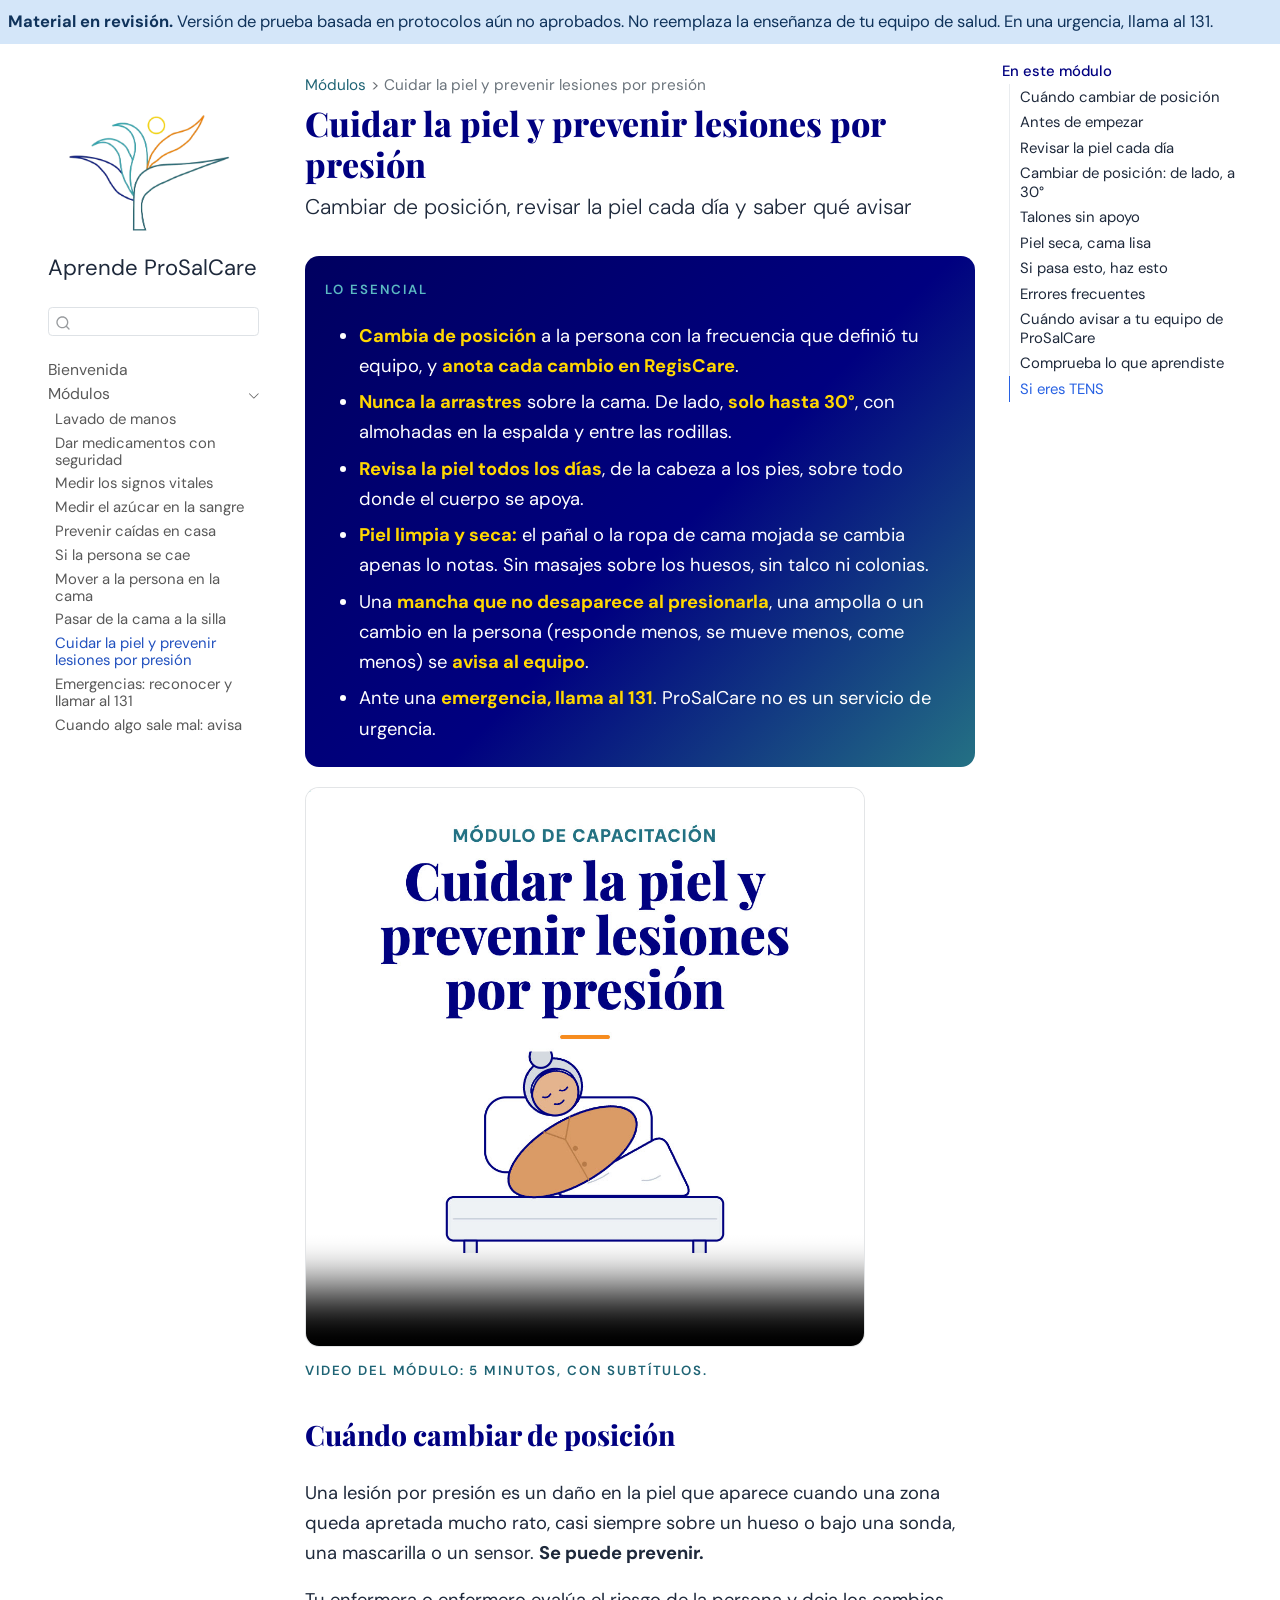
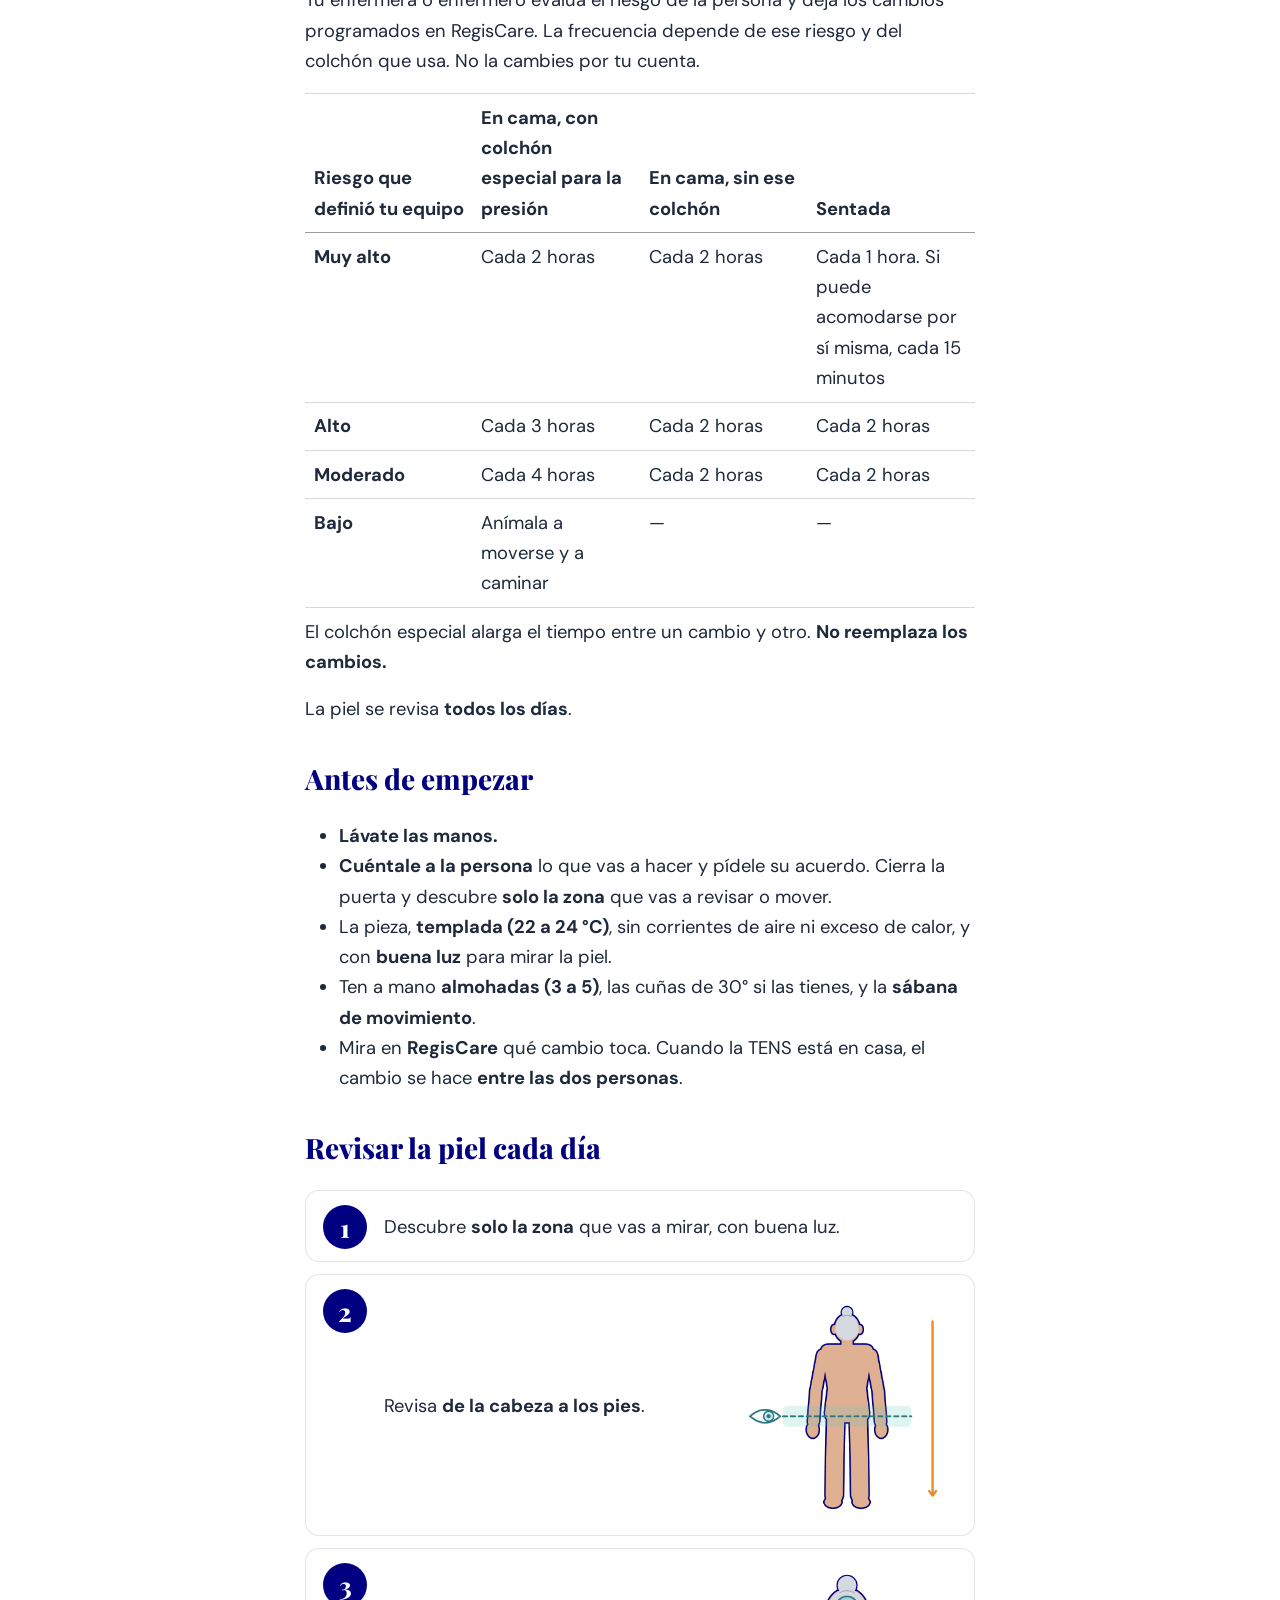
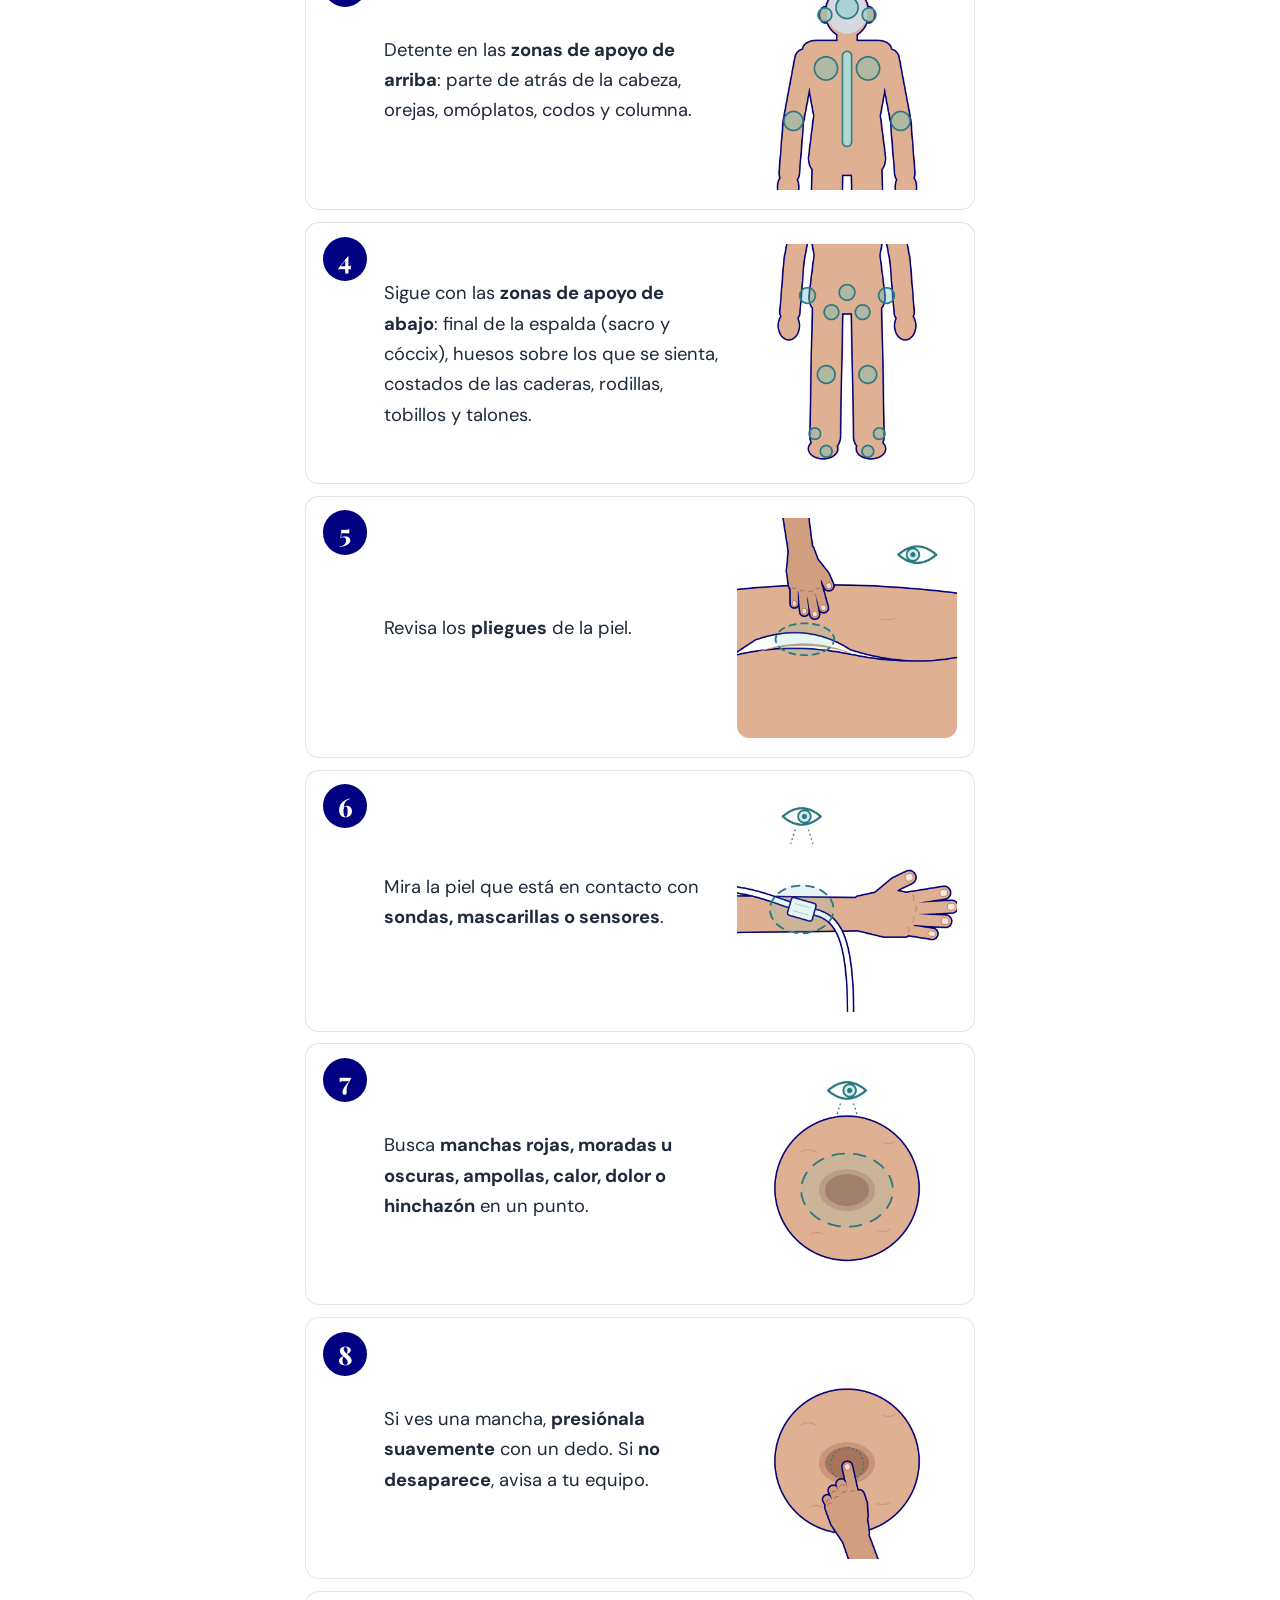
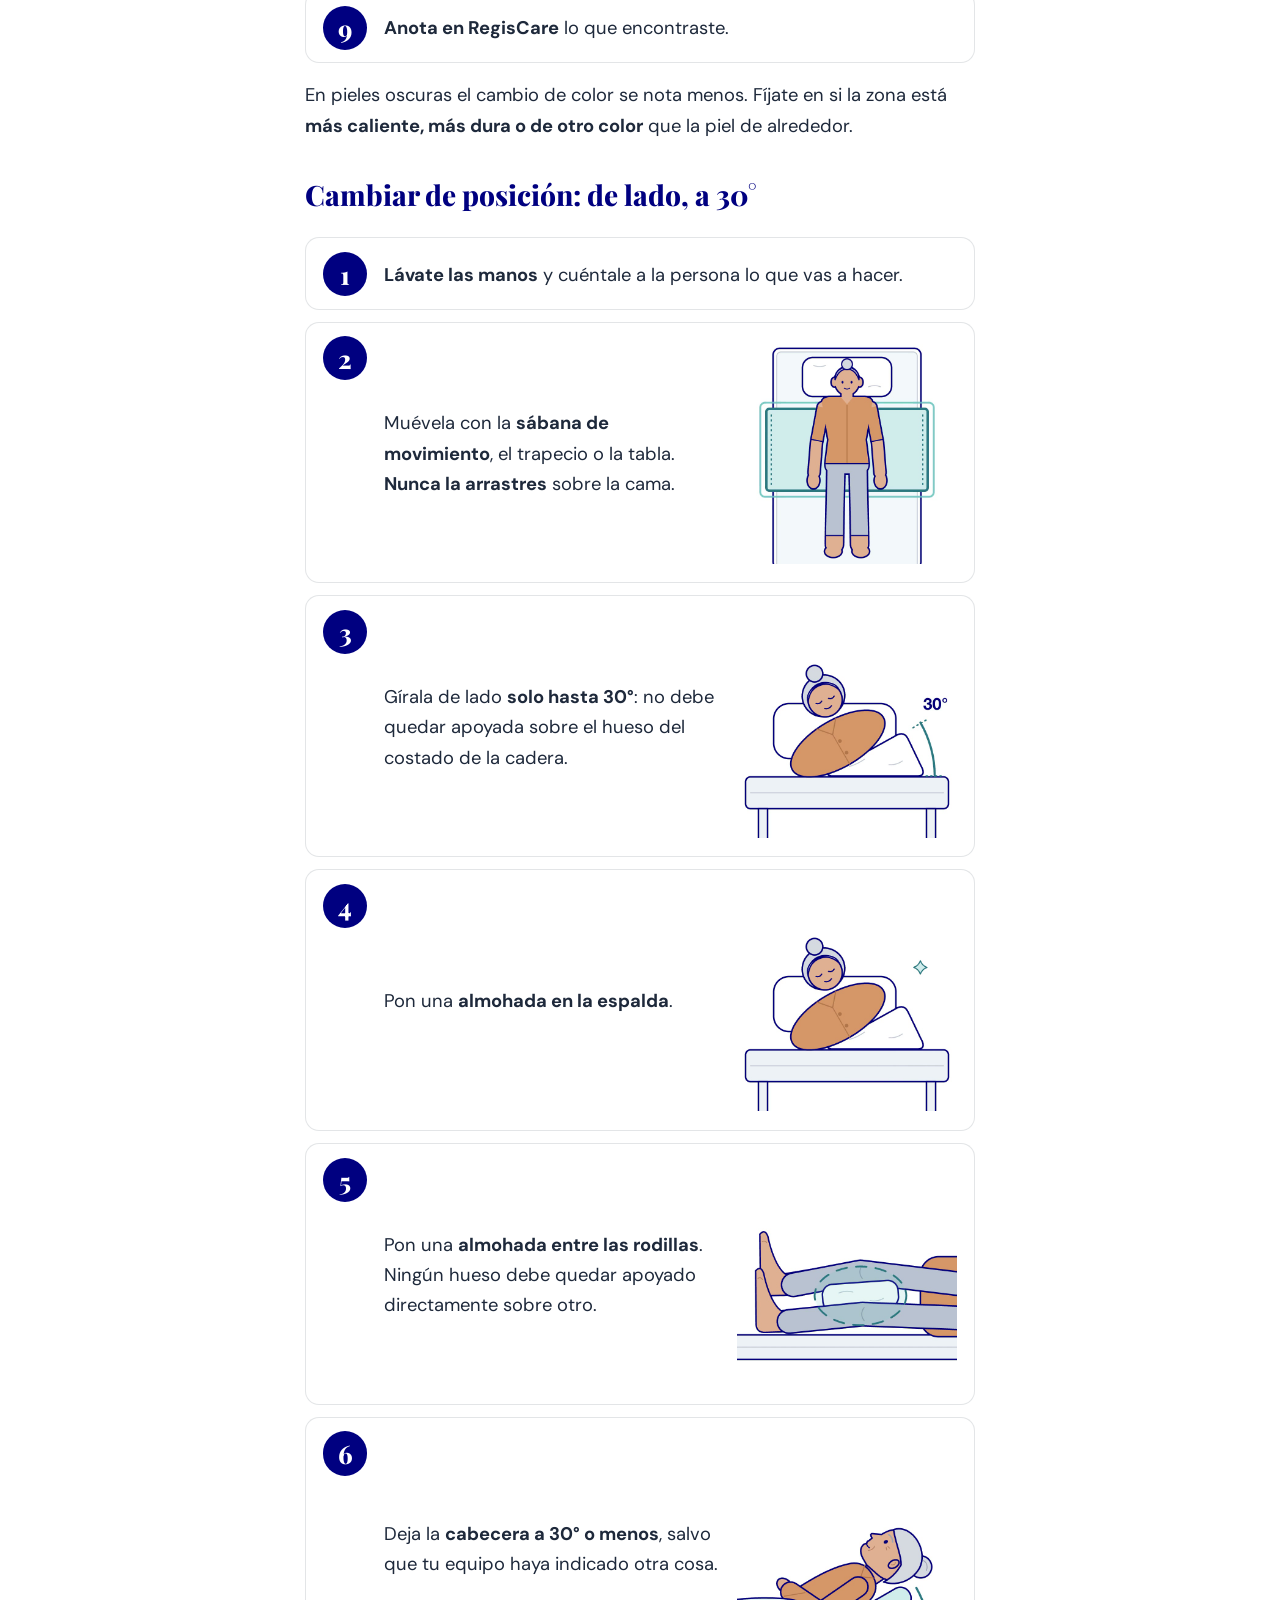
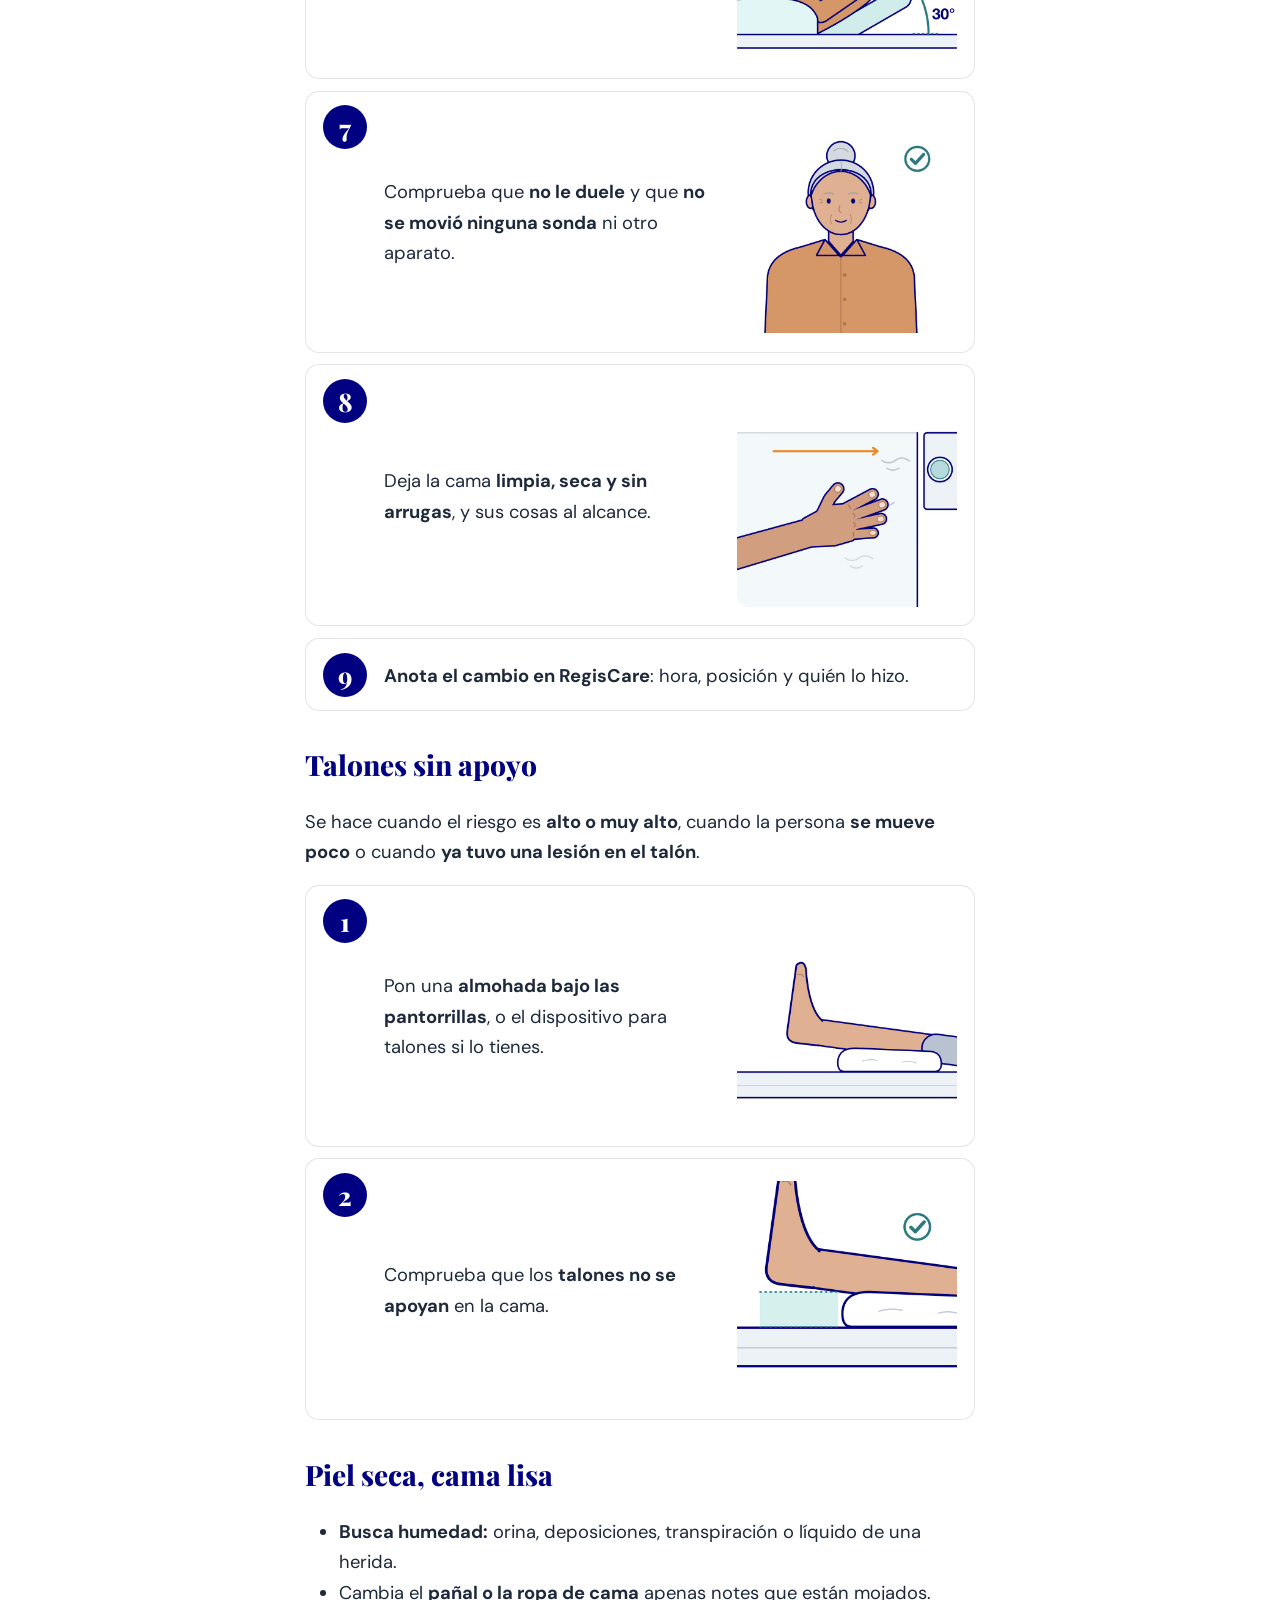
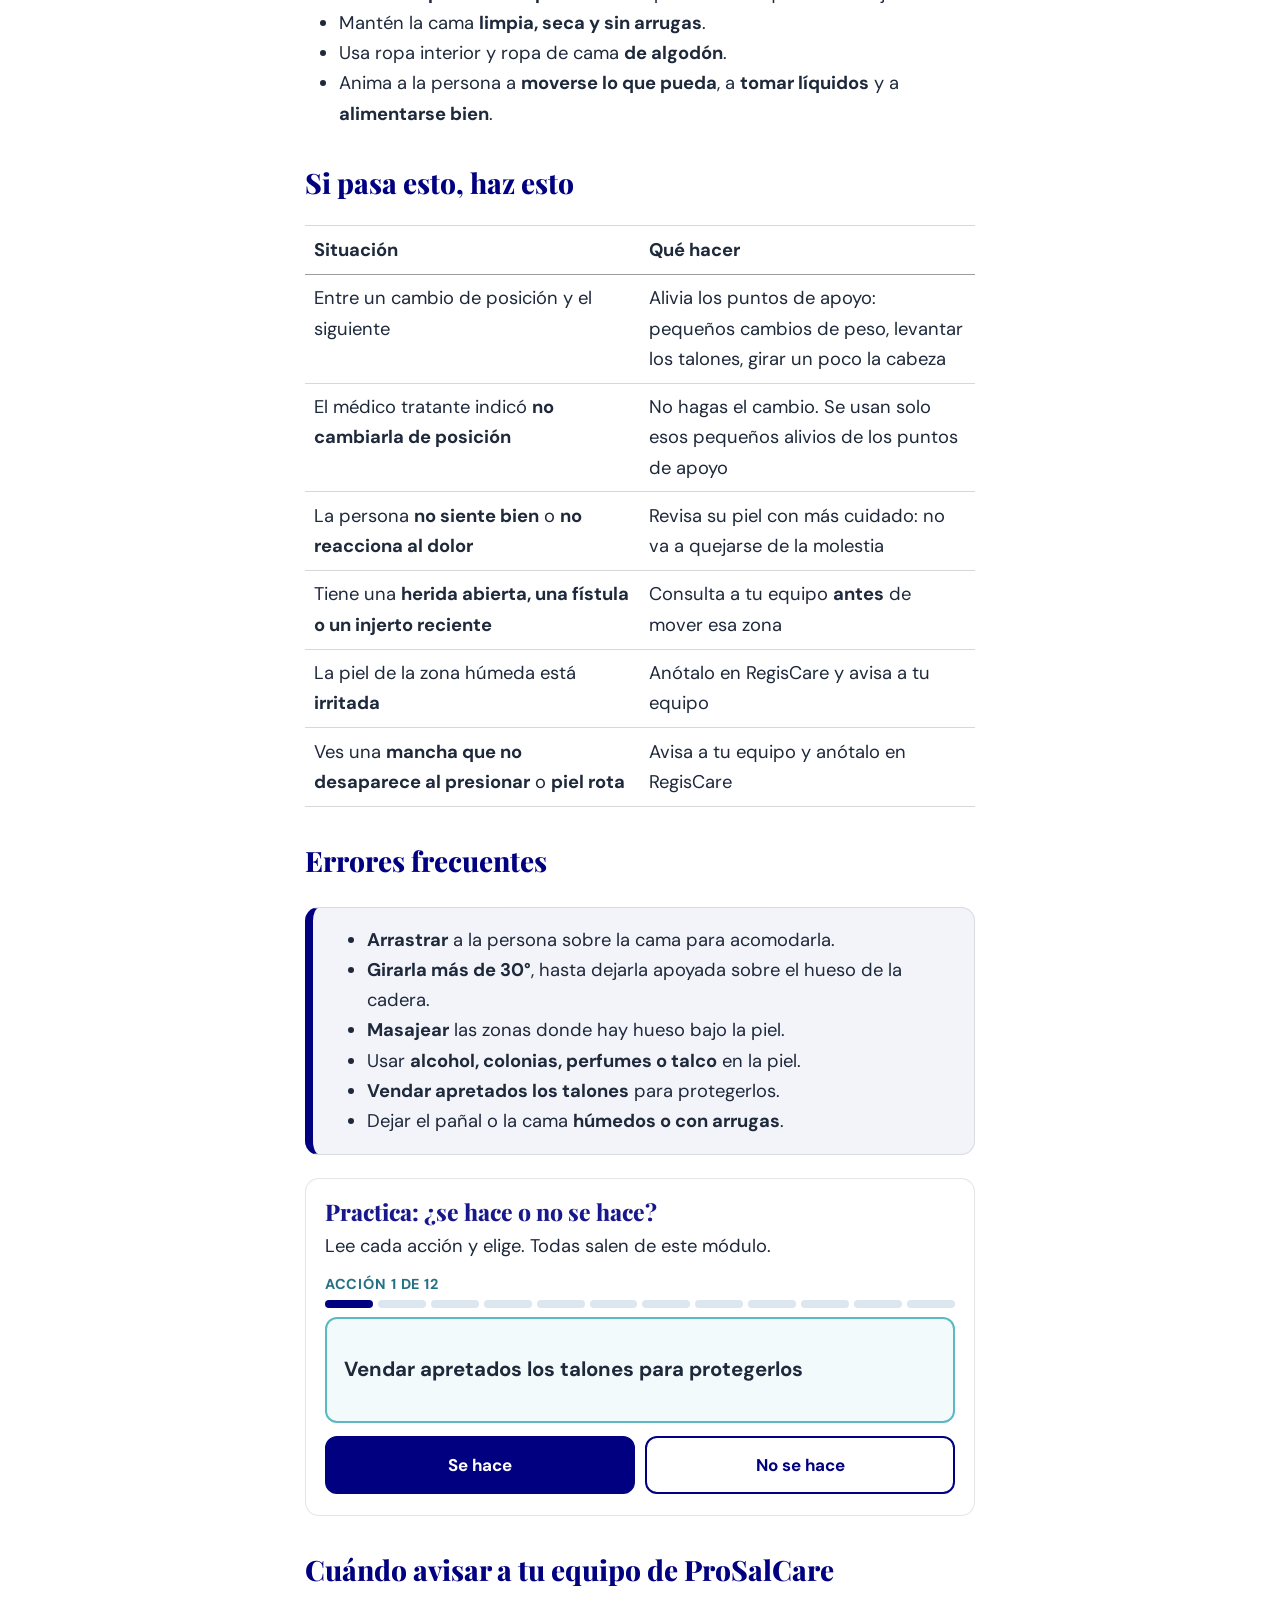
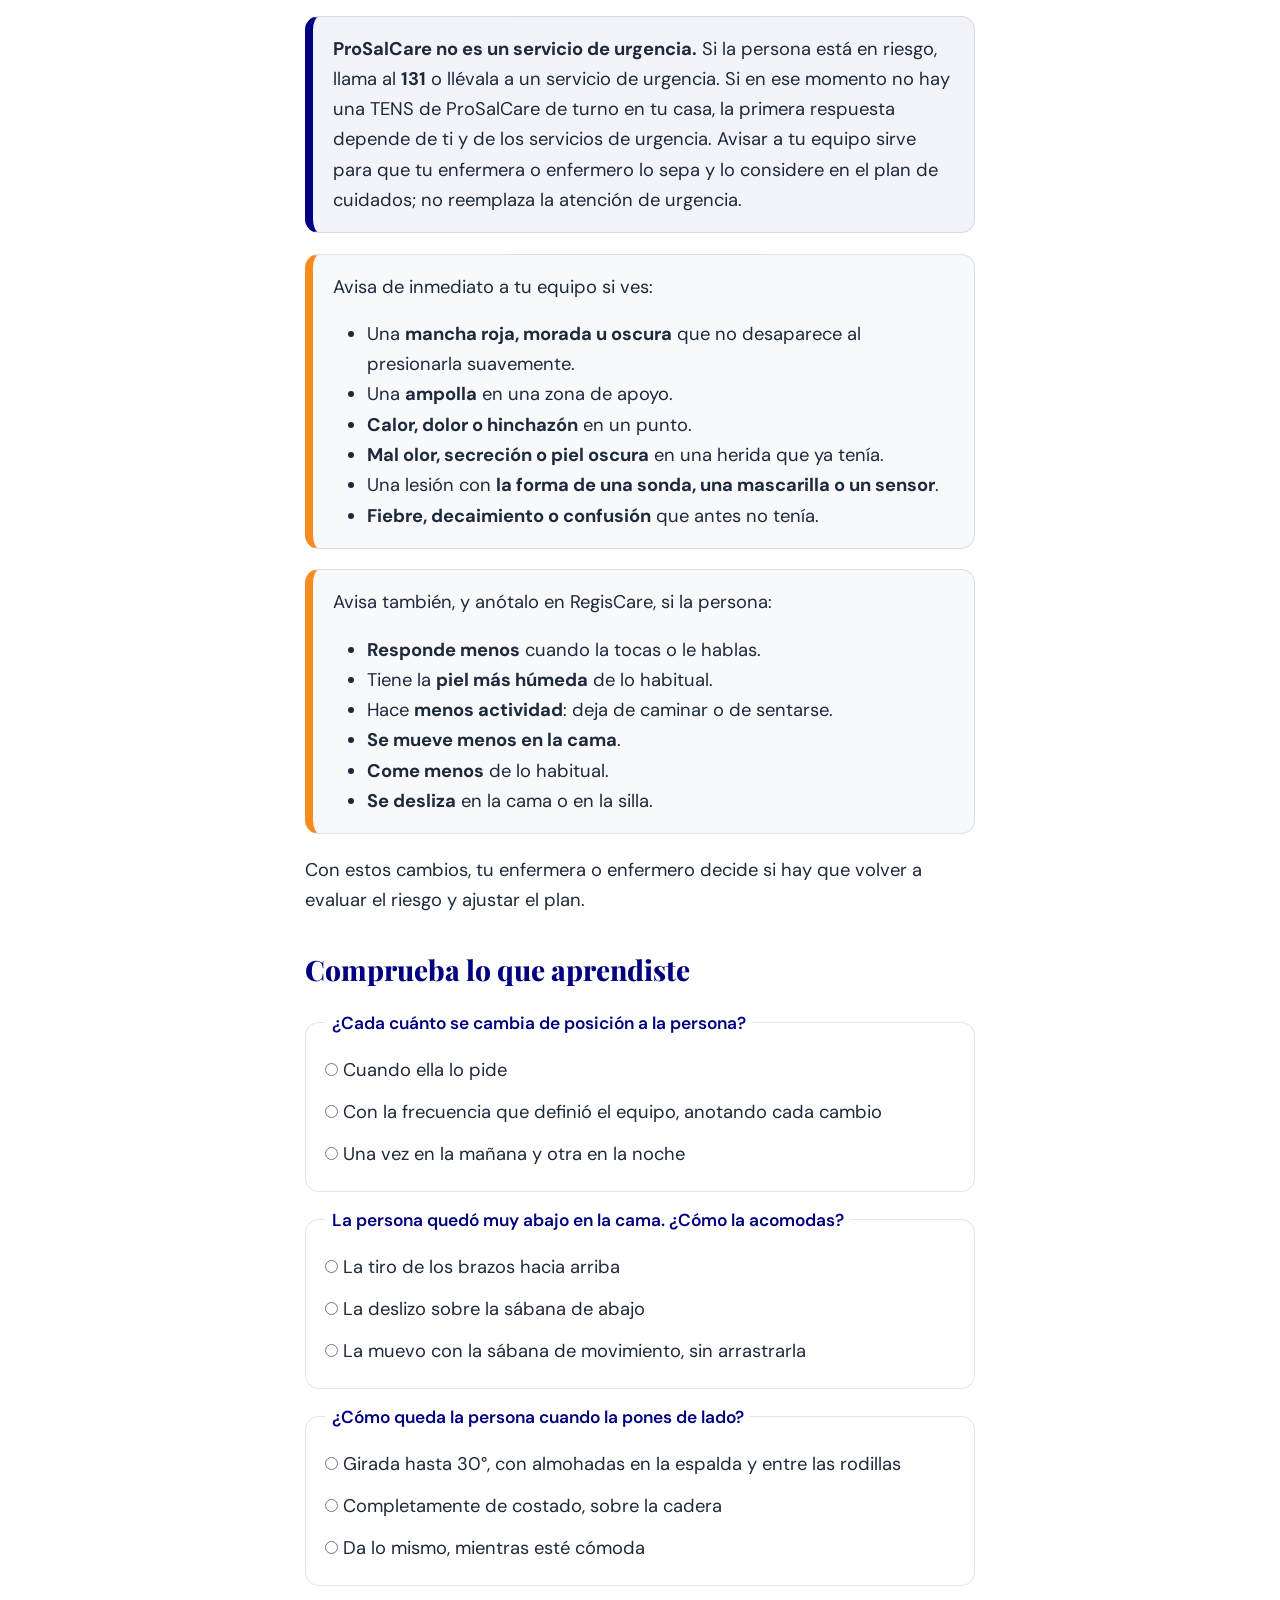
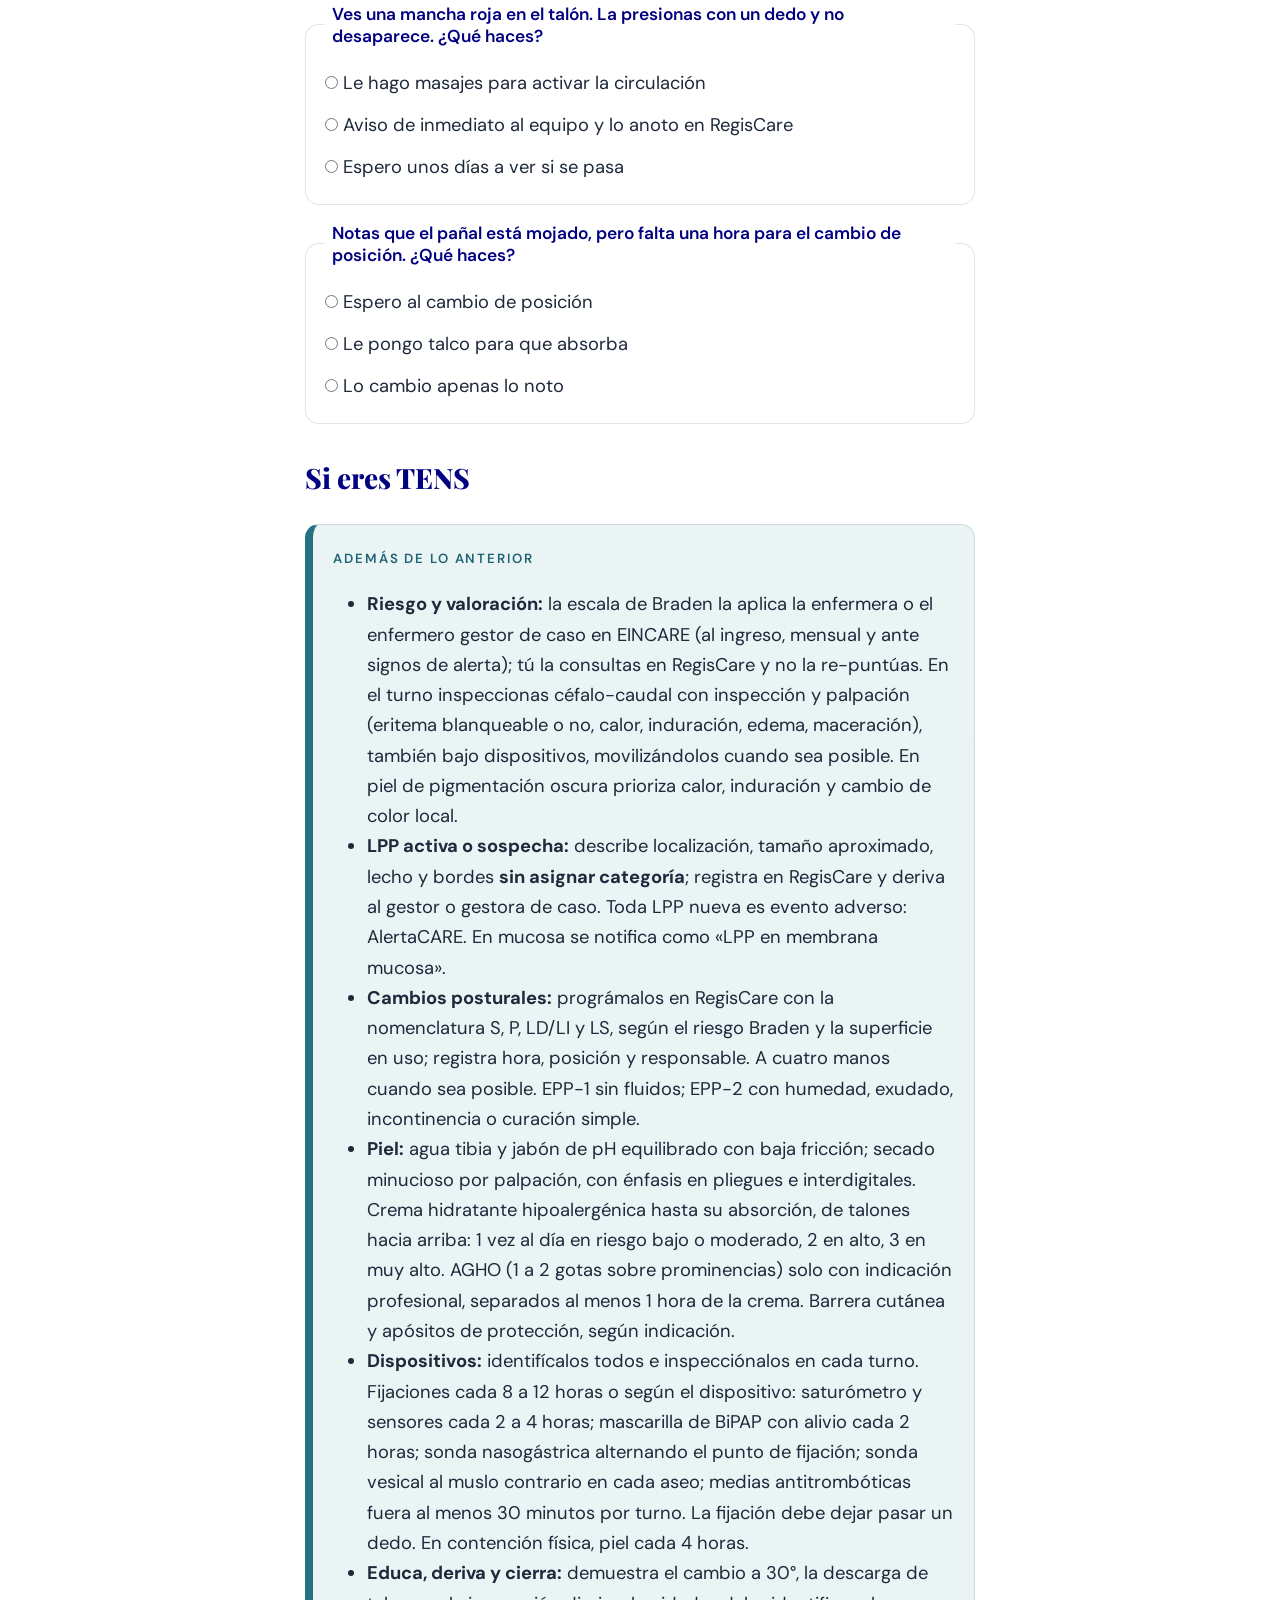
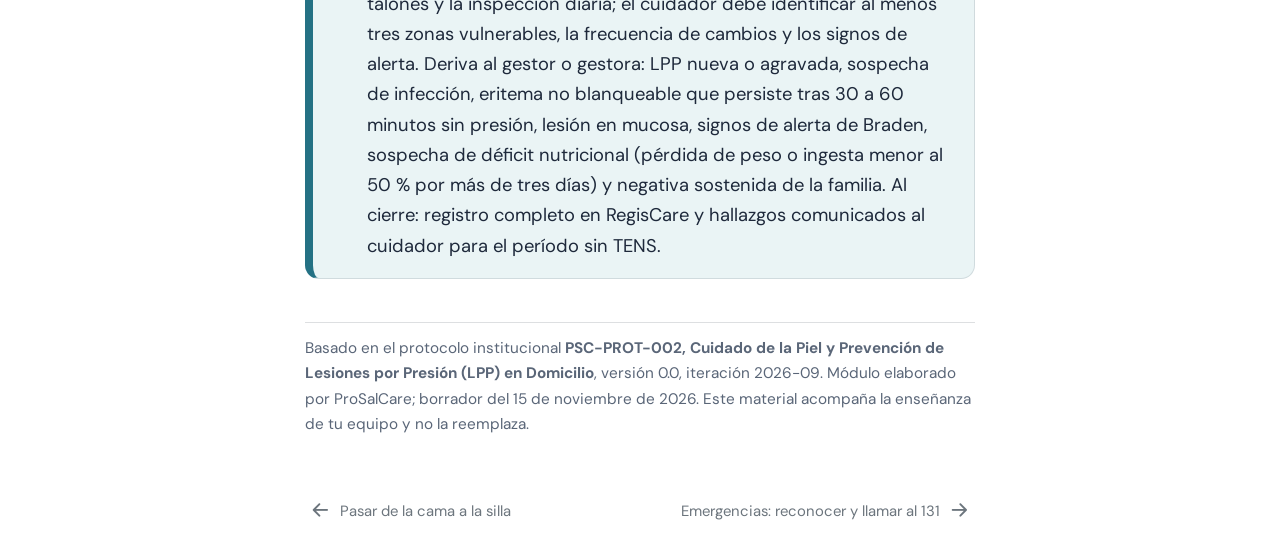
==== commit 9409afa2: "Animaciones, video e interactivo en piel, caídas 1 y signos vitales 1; hoja o registro en medicament" ====
--- a/docs/modulos/cuidado-de-la-piel.html
+++ b/docs/modulos/cuidado-de-la-piel.html
@@ -253,9 +253,11 @@
 <li>Ante una <strong>emergencia, llama al 131</strong>. ProSalCare no es un servicio de urgencia.</li>
 </ul>
 </div>
-<div class="box pendiente">
-<p>Aquí irá el video del módulo (2 a 3 minutos). Todavía no está producido.</p>
-</div>
+<video class="modulo-vid" controls="" playsinline="" preload="metadata" poster="../assets/media/piel/video-modulo.jpg">
+<source src="../assets/media/piel/video-modulo.mp4" type="video/mp4">
+<track kind="subtitles" srclang="es" label="Español" src="../assets/media/piel/video-modulo.vtt" default="">
+</video>
+<p><span class="etiqueta">Video del módulo: 5 minutos, con subtítulos.</span></p>
 <section id="cuándo-cambiar-de-posición" class="level2">
 <h2 class="anchored" data-anchor-id="cuándo-cambiar-de-posición">Cuándo cambiar de posición</h2>
 <p>Una lesión por presión es un daño en la piel que aparece cuando una zona queda apretada mucho rato, casi siempre sobre un hueso o bajo una sonda, una mascarilla o un sensor. <strong>Se puede prevenir.</strong></p>
@@ -322,25 +324,25 @@
 <span class="paso-txt">Descubre <strong>solo la zona</strong> que vas a mirar, con buena luz.</span>
 </li>
 <li>
-<span class="paso-txt">Revisa <strong>de la cabeza a los pies</strong>.</span>
-</li>
-<li>
-<span class="paso-txt">Detente en las <strong>zonas de apoyo de arriba</strong>: parte de atrás de la cabeza, orejas, omóplatos, codos y columna.</span>
-</li>
-<li>
-<span class="paso-txt">Sigue con las <strong>zonas de apoyo de abajo</strong>: final de la espalda (sacro y cóccix), huesos sobre los que se sienta, costados de las caderas, rodillas, tobillos y talones.</span>
-</li>
-<li>
-<span class="paso-txt">Revisa los <strong>pliegues</strong> de la piel.</span>
-</li>
-<li>
-<span class="paso-txt">Mira la piel que está en contacto con <strong>sondas, mascarillas o sensores</strong>.</span>
-</li>
-<li>
-<span class="paso-txt">Busca <strong>manchas rojas, moradas u oscuras, ampollas, calor, dolor o hinchazón</strong> en un punto.</span>
-</li>
-<li>
-<span class="paso-txt">Si ves una mancha, <strong>presiónala suavemente</strong> con un dedo. Si <strong>no desaparece</strong>, avisa a tu equipo.</span>
+<span class="paso-txt">Revisa <strong>de la cabeza a los pies</strong>.</span><video class="paso-vid" src="../assets/media/piel/revisar-02.mp4" poster="../assets/media/piel/revisar-02.jpg" loop="" muted="" playsinline="" preload="none" aria-label="Silueta del cuerpo vista de espaldas; una línea de revisión baja de la cabeza a los pies"></video>
+</li>
+<li>
+<span class="paso-txt">Detente en las <strong>zonas de apoyo de arriba</strong>: parte de atrás de la cabeza, orejas, omóplatos, codos y columna.</span><video class="paso-vid" src="../assets/media/piel/revisar-03.mp4" poster="../assets/media/piel/revisar-03.jpg" loop="" muted="" playsinline="" preload="none" aria-label="Silueta de espaldas; se marcan la parte de atrás de la cabeza, las orejas, los omóplatos, los codos y la columna"></video>
+</li>
+<li>
+<span class="paso-txt">Sigue con las <strong>zonas de apoyo de abajo</strong>: final de la espalda (sacro y cóccix), huesos sobre los que se sienta, costados de las caderas, rodillas, tobillos y talones.</span><video class="paso-vid" src="../assets/media/piel/revisar-04.mp4" poster="../assets/media/piel/revisar-04.jpg" loop="" muted="" playsinline="" preload="none" aria-label="Silueta de espaldas, de la cintura a los pies; se marcan el final de la espalda, los huesos sobre los que se sienta, los costados de las caderas, las rodillas, los tobillos y los talones"></video>
+</li>
+<li>
+<span class="paso-txt">Revisa los <strong>pliegues</strong> de la piel.</span><video class="paso-vid" src="../assets/media/piel/revisar-05.mp4" poster="../assets/media/piel/revisar-05.jpg" loop="" muted="" playsinline="" preload="none" aria-label="Una mano separa con suavidad un pliegue de la piel para mirar dentro"></video>
+</li>
+<li>
+<span class="paso-txt">Mira la piel que está en contacto con <strong>sondas, mascarillas o sensores</strong>.</span><video class="paso-vid" src="../assets/media/piel/revisar-06.mp4" poster="../assets/media/piel/revisar-06.jpg" loop="" muted="" playsinline="" preload="none" aria-label="Se mira de cerca la piel junto a una sonda fijada al brazo, bajo el borde de una mascarilla y bajo un sensor del dedo, sin retirarlos"></video>
+</li>
+<li>
+<span class="paso-txt">Busca <strong>manchas rojas, moradas u oscuras, ampollas, calor, dolor o hinchazón</strong> en un punto.</span><video class="paso-vid" src="../assets/media/piel/revisar-07.mp4" poster="../assets/media/piel/revisar-07.jpg" loop="" muted="" playsinline="" preload="none" aria-label="Primer plano de la piel: una mancha más oscura, una ampolla y una zona hinchada, una tras otra"></video>
+</li>
+<li>
+<span class="paso-txt">Si ves una mancha, <strong>presiónala suavemente</strong> con un dedo. Si <strong>no desaparece</strong>, avisa a tu equipo.</span><video class="paso-vid" src="../assets/media/piel/revisar-08.mp4" poster="../assets/media/piel/revisar-08.jpg" loop="" muted="" playsinline="" preload="none" aria-label="Un dedo presiona suavemente una mancha y se retira; la mancha sigue igual y una mano toma el teléfono para avisar"></video>
 </li>
 <li>
 <span class="paso-txt"><strong>Anota en RegisCare</strong> lo que encontraste.</span>
@@ -355,25 +357,25 @@
 <span class="paso-txt"><strong>Lávate las manos</strong> y cuéntale a la persona lo que vas a hacer.</span>
 </li>
 <li>
-<span class="paso-txt">Muévela con la <strong>sábana de movimiento</strong>, el trapecio o la tabla. <strong>Nunca la arrastres</strong> sobre la cama.</span>
-</li>
-<li>
-<span class="paso-txt">Gírala de lado <strong>solo hasta 30°</strong>: no debe quedar apoyada sobre el hueso del costado de la cadera.</span>
-</li>
-<li>
-<span class="paso-txt">Pon una <strong>almohada en la espalda</strong>.</span>
-</li>
-<li>
-<span class="paso-txt">Pon una <strong>almohada entre las rodillas</strong>. Ningún hueso debe quedar apoyado directamente sobre otro.</span>
-</li>
-<li>
-<span class="paso-txt">Deja la <strong>cabecera a 30° o menos</strong>, salvo que tu equipo haya indicado otra cosa.</span>
-</li>
-<li>
-<span class="paso-txt">Comprueba que <strong>no le duele</strong> y que <strong>no se movió ninguna sonda</strong> ni otro aparato.</span>
-</li>
-<li>
-<span class="paso-txt">Deja la cama <strong>limpia, seca y sin arrugas</strong>, y sus cosas al alcance.</span>
+<span class="paso-txt">Muévela con la <strong>sábana de movimiento</strong>, el trapecio o la tabla. <strong>Nunca la arrastres</strong> sobre la cama.</span><video class="paso-vid" src="../assets/media/piel/girar-02.mp4" poster="../assets/media/piel/girar-02.jpg" loop="" muted="" playsinline="" preload="none" aria-label="Cama vista desde arriba: la persona está acostada sobre la sábana de movimiento, que se destaca bajo su tronco"></video>
+</li>
+<li>
+<span class="paso-txt">Gírala de lado <strong>solo hasta 30°</strong>: no debe quedar apoyada sobre el hueso del costado de la cadera.</span><video class="paso-vid" src="../assets/media/piel/girar-03.mp4" poster="../assets/media/piel/girar-03.jpg" loop="" muted="" playsinline="" preload="none" aria-label="Vista desde los pies de la cama: la persona queda de lado a 30 grados, apoyada en una almohada; un arco marca 30°"></video>
+</li>
+<li>
+<span class="paso-txt">Pon una <strong>almohada en la espalda</strong>.</span><video class="paso-vid" src="../assets/media/piel/girar-04.mp4" poster="../assets/media/piel/girar-04.jpg" loop="" muted="" playsinline="" preload="none" aria-label="Vista desde los pies de la cama: una almohada se coloca detrás de la espalda"></video>
+</li>
+<li>
+<span class="paso-txt">Pon una <strong>almohada entre las rodillas</strong>. Ningún hueso debe quedar apoyado directamente sobre otro.</span><video class="paso-vid" src="../assets/media/piel/girar-05.mp4" poster="../assets/media/piel/girar-05.jpg" loop="" muted="" playsinline="" preload="none" aria-label="Piernas vistas de lado: una almohada se coloca entre las rodillas y las piernas no se tocan"></video>
+</li>
+<li>
+<span class="paso-txt">Deja la <strong>cabecera a 30° o menos</strong>, salvo que tu equipo haya indicado otra cosa.</span><video class="paso-vid" src="../assets/media/piel/girar-06.mp4" poster="../assets/media/piel/girar-06.jpg" loop="" muted="" playsinline="" preload="none" aria-label="Cama vista de lado: la cabecera baja hasta 30 grados; un arco marca 30°"></video>
+</li>
+<li>
+<span class="paso-txt">Comprueba que <strong>no le duele</strong> y que <strong>no se movió ninguna sonda</strong> ni otro aparato.</span><video class="paso-vid" src="../assets/media/piel/girar-07.mp4" poster="../assets/media/piel/girar-07.jpg" loop="" muted="" playsinline="" preload="none" aria-label="La persona está tranquila; después se comprueba que la sonda sigue fijada en su lugar"></video>
+</li>
+<li>
+<span class="paso-txt">Deja la cama <strong>limpia, seca y sin arrugas</strong>, y sus cosas al alcance.</span><video class="paso-vid" src="../assets/media/piel/girar-08.mp4" poster="../assets/media/piel/girar-08.jpg" loop="" muted="" playsinline="" preload="none" aria-label="Una mano alisa la sábana hasta dejarla sin arrugas; un vaso queda al alcance"></video>
 </li>
 <li>
 <span class="paso-txt"><strong>Anota el cambio en RegisCare</strong>: hora, posición y quién lo hizo.</span>
@@ -385,10 +387,10 @@
 <p>Se hace cuando el riesgo es <strong>alto o muy alto</strong>, cuando la persona <strong>se mueve poco</strong> o cuando <strong>ya tuvo una lesión en el talón</strong>.</p>
 <ol class="pasos">
 <li>
-<span class="paso-txt">Pon una <strong>almohada bajo las pantorrillas</strong>, o el dispositivo para talones si lo tienes.</span>
-</li>
-<li>
-<span class="paso-txt">Comprueba que los <strong>talones no se apoyan</strong> en la cama.</span>
+<span class="paso-txt">Pon una <strong>almohada bajo las pantorrillas</strong>, o el dispositivo para talones si lo tienes.</span><video class="paso-vid" src="../assets/media/piel/talones-01.mp4" poster="../assets/media/piel/talones-01.jpg" loop="" muted="" playsinline="" preload="none" aria-label="Piernas vistas de lado: una almohada entra bajo las pantorrillas y el talón queda en el aire"></video>
+</li>
+<li>
+<span class="paso-txt">Comprueba que los <strong>talones no se apoyan</strong> en la cama.</span><video class="paso-vid" src="../assets/media/piel/talones-02.mp4" poster="../assets/media/piel/talones-02.jpg" loop="" muted="" playsinline="" preload="none" aria-label="Primer plano: queda un espacio visible entre el talón y la cama"></video>
 </li>
 </ol>
 </section>
@@ -455,6 +457,111 @@
 <li>Dejar el pañal o la cama <strong>húmedos o con arrugas</strong>.</li>
 </ul>
 </div>
+<style>
+.piel-juego { background: #fff; border: 1px solid rgba(30,41,59,.12); border-radius: 14px; padding: 1.1rem 1.1rem 1.2rem; margin: 1.4rem 0; }
+.piel-juego h3 { font: 800 1.35rem/1.2 "Playfair Display", Georgia, serif; color: #000080; margin: 0 0 .3rem; }
+.piel-juego .piel-intro { margin: 0 0 .8rem; }
+.piel-juego .piel-cuenta { font: 700 .85rem "DM Sans", Arial, sans-serif; letter-spacing: .06em; text-transform: uppercase; color: #247184; }
+.piel-juego .piel-puntos { display: flex; gap: 5px; margin: .45rem 0 .2rem; }
+.piel-juego .piel-puntos i { flex: 1; height: 8px; border-radius: 8px; background: #DCE6EE; }
+.piel-juego .piel-puntos i.piel-hecho { background: #247184; }
+.piel-juego .piel-puntos i.piel-fallo { background: #F68B1F; }
+.piel-juego .piel-puntos i.piel-ahora { background: #000080; }
+.piel-juego .piel-accion { font: 700 1.2rem/1.3 "DM Sans", Arial, sans-serif; color: #1E293B; background: #F3FAFB; border: 2px solid #5BB9C2; border-radius: 12px; padding: .9rem 1rem; margin: .5rem 0 .8rem; min-height: 5.2em; display: flex; align-items: center; }
+.piel-juego .piel-botones { display: grid; grid-template-columns: 1fr 1fr; gap: .6rem; }
+.piel-juego button { font: 700 1rem/1.2 "DM Sans", Arial, sans-serif; min-height: 3.4rem; border-radius: 12px; padding: .6rem .5rem; cursor: pointer; border: 2px solid #000080; background: #000080; color: #fff; }
+.piel-juego button.piel-b { background: #fff; color: #000080; }
+.piel-juego button:focus-visible { outline: 3px solid #F68B1F; outline-offset: 2px; }
+.piel-juego button[disabled] { opacity: .45; cursor: default; }
+.piel-juego .piel-resp { margin-top: .8rem; padding: .7rem .9rem; border-radius: 10px; }
+.piel-juego .piel-resp.piel-ok { background: #EAF4F5; border-left: 6px solid #247184; }
+.piel-juego .piel-resp.piel-no { background: #FFF1E2; border-left: 6px solid #F68B1F; }
+.piel-juego .piel-sig { margin-top: .8rem; width: 100%; }
+.piel-juego .piel-repaso { margin: .6rem 0 0; padding-left: 1.2rem; }
+@media print { .piel-juego { display: none; } }
+</style>
+<div class="piel-juego" id="piel-juego">
+<h3 class="anchored">Practica: ¿se hace o no se hace?</h3>
+<p class="piel-intro">Lee cada acción y elige. Todas salen de este módulo.</p>
+<div class="piel-cuenta" id="piel-cuenta"></div>
+<div class="piel-puntos" id="piel-puntos" aria-hidden="true"></div>
+<div class="piel-accion" id="piel-accion"></div>
+<div class="piel-botones">
+<button type="button" id="piel-bsi">Se hace</button>
+<button type="button" class="piel-b" id="piel-bno">No se hace</button>
+</div>
+<div class="piel-resp" id="piel-resp" aria-live="polite" hidden=""></div>
+<button type="button" class="piel-sig" id="piel-sig" hidden="">Siguiente</button>
+</div>
+<script>
+(function () {
+  /* [acción, 1 = se hace / 0 = no se hace, explicación tomada del módulo] */
+  var pielAcciones = [
+    ["Mover a la persona con la sábana de movimiento", 1, "Se mueve con la sábana de movimiento, el trapecio o la tabla."],
+    ["Arrastrarla sobre la cama para acomodarla", 0, "Nunca la arrastres sobre la cama. Muévela con la sábana de movimiento, el trapecio o la tabla."],
+    ["Girarla de lado hasta dejarla apoyada sobre el hueso de la cadera", 0, "De lado, solo hasta 30°: no debe quedar apoyada sobre el hueso del costado de la cadera."],
+    ["Poner una almohada en la espalda y otra entre las rodillas", 1, "Ningún hueso debe quedar apoyado directamente sobre otro."],
+    ["Masajear las zonas donde hay hueso bajo la piel", 0, "Es un error frecuente: las zonas donde hay hueso bajo la piel no se masajean."],
+    ["Usar talco o colonia en la piel", 0, "En la piel no se usa alcohol, colonias, perfumes ni talco."],
+    ["Cambiar el pañal apenas notas que está mojado", 1, "El pañal o la ropa de cama se cambian apenas notes que están mojados."],
+    ["Vendar apretados los talones para protegerlos", 0, "Es un error frecuente: los talones no se vendan apretados."],
+    ["Poner una almohada bajo las pantorrillas para que los talones no se apoyen en la cama", 1, "Se hace cuando el riesgo es alto o muy alto, cuando la persona se mueve poco o cuando ya tuvo una lesión en el talón."],
+    ["Cambiar por tu cuenta la frecuencia de los cambios de posición", 0, "La frecuencia depende del riesgo y del colchón, y queda programada en RegisCare. No la cambies por tu cuenta."],
+    ["Revisar la piel todos los días, de la cabeza a los pies", 1, "La piel se revisa todos los días, sobre todo donde el cuerpo se apoya."],
+    ["Dejar la cabecera a 30° o menos", 1, "Así se deja, salvo que tu equipo haya indicado otra cosa."]
+  ];
+  var el = function (id) { return document.getElementById(id); };
+  var caja = el("piel-juego"); if (!caja) return;
+  var cuenta = el("piel-cuenta"), puntos = el("piel-puntos"), accion = el("piel-accion"), bsi = el("piel-bsi"), bno = el("piel-bno"), resp = el("piel-resp"), sig = el("piel-sig");
+  var orden = [], i = 0, marcas = [];
+  function mezclar() {
+    orden = pielAcciones.slice();
+    for (var k = orden.length - 1; k > 0; k--) { var j = Math.floor(Math.random() * (k + 1)), t = orden[k]; orden[k] = orden[j]; orden[j] = t; }
+    i = 0; marcas = [];
+  }
+  function pintar() {
+    var h = "";
+    for (var k = 0; k < orden.length; k++) h += '<i class="' + (k < marcas.length ? (marcas[k] ? "piel-hecho" : "piel-fallo") : (k === i ? "piel-ahora" : "")) + '"></i>';
+    puntos.innerHTML = h;
+  }
+  function mostrar() {
+    cuenta.textContent = "Acción " + (i + 1) + " de " + orden.length;
+    accion.textContent = orden[i][0];
+    bsi.disabled = bno.disabled = false; bsi.hidden = bno.hidden = false;
+    resp.hidden = true; sig.hidden = true; sig.textContent = i === orden.length - 1 ? "Ver resultado" : "Siguiente";
+    pintar();
+  }
+  function responder(si) {
+    var a = orden[i], bien = (si ? 1 : 0) === a[1];
+    marcas.push(bien); bsi.disabled = bno.disabled = true;
+    resp.className = "piel-resp " + (bien ? "piel-ok" : "piel-no");
+    resp.textContent = (bien ? "Correcto. " : "Todavía no: " + (a[1] ? "sí se hace. " : "no se hace. ")) + a[2];
+    resp.hidden = false; sig.hidden = false; pintar(); sig.focus();
+  }
+  function fin() {
+    var buenas = marcas.filter(function (m) { return m; }).length, h = "";
+    cuenta.textContent = "Resultado";
+    accion.textContent = "Acertaste " + buenas + " de " + orden.length + ".";
+    bsi.hidden = bno.hidden = true;
+    if (buenas < orden.length) {
+      h = "Repasa estas:<ul class=\"piel-repaso\">";
+      for (var k = 0; k < orden.length; k++) if (!marcas[k]) h += "<li></li>";
+      h += "</ul>";
+      resp.className = "piel-resp piel-no"; resp.innerHTML = h;
+      var lis = resp.querySelectorAll("li"), n = 0;
+      for (k = 0; k < orden.length; k++) if (!marcas[k]) { lis[n].textContent = orden[k][0] + ": " + (orden[k][1] ? "se hace. " : "no se hace. ") + orden[k][2]; n++; }
+    } else { resp.className = "piel-resp piel-ok"; resp.textContent = "Todas correctas. Puedes repetir cuando quieras."; }
+    resp.hidden = false; sig.textContent = "Volver a practicar"; sig.hidden = false; i = orden.length; pintar();
+  }
+  bsi.addEventListener("click", function () { responder(true); });
+  bno.addEventListener("click", function () { responder(false); });
+  sig.addEventListener("click", function () {
+    if (i >= orden.length) { mezclar(); mostrar(); return; }
+    i++; if (i >= orden.length) fin(); else mostrar();
+  });
+  mezclar(); mostrar();
+})();
+</script>
 </section>
 <section id="cuándo-avisar-a-tu-equipo-de-prosalcare" class="level2">
 <h2 class="anchored" data-anchor-id="cuándo-avisar-a-tu-equipo-de-prosalcare">Cuándo avisar a tu equipo de ProSalCare</h2>
--- a/docs/assets/prosalcare.css
+++ b/docs/assets/prosalcare.css
@@ -55,3 +55,8 @@
 table { background: #fff; }
 .origen { font-size: .9rem; color: #5A6678; border-top: 1px solid rgba(30,41,59,.15); padding-top: .8rem; margin-top: 2.5rem; }
 @media print { .practica, .quiz button, #quarto-sidebar, #quarto-margin-sidebar { display: none !important; } }
+
+/* Teléfonos angostos: una tabla ancha se desplaza dentro de sí misma y no empuja la página. */
+@media (max-width: 480px) {
+  main table { display: block; overflow-x: auto; -webkit-overflow-scrolling: touch; }
+}
